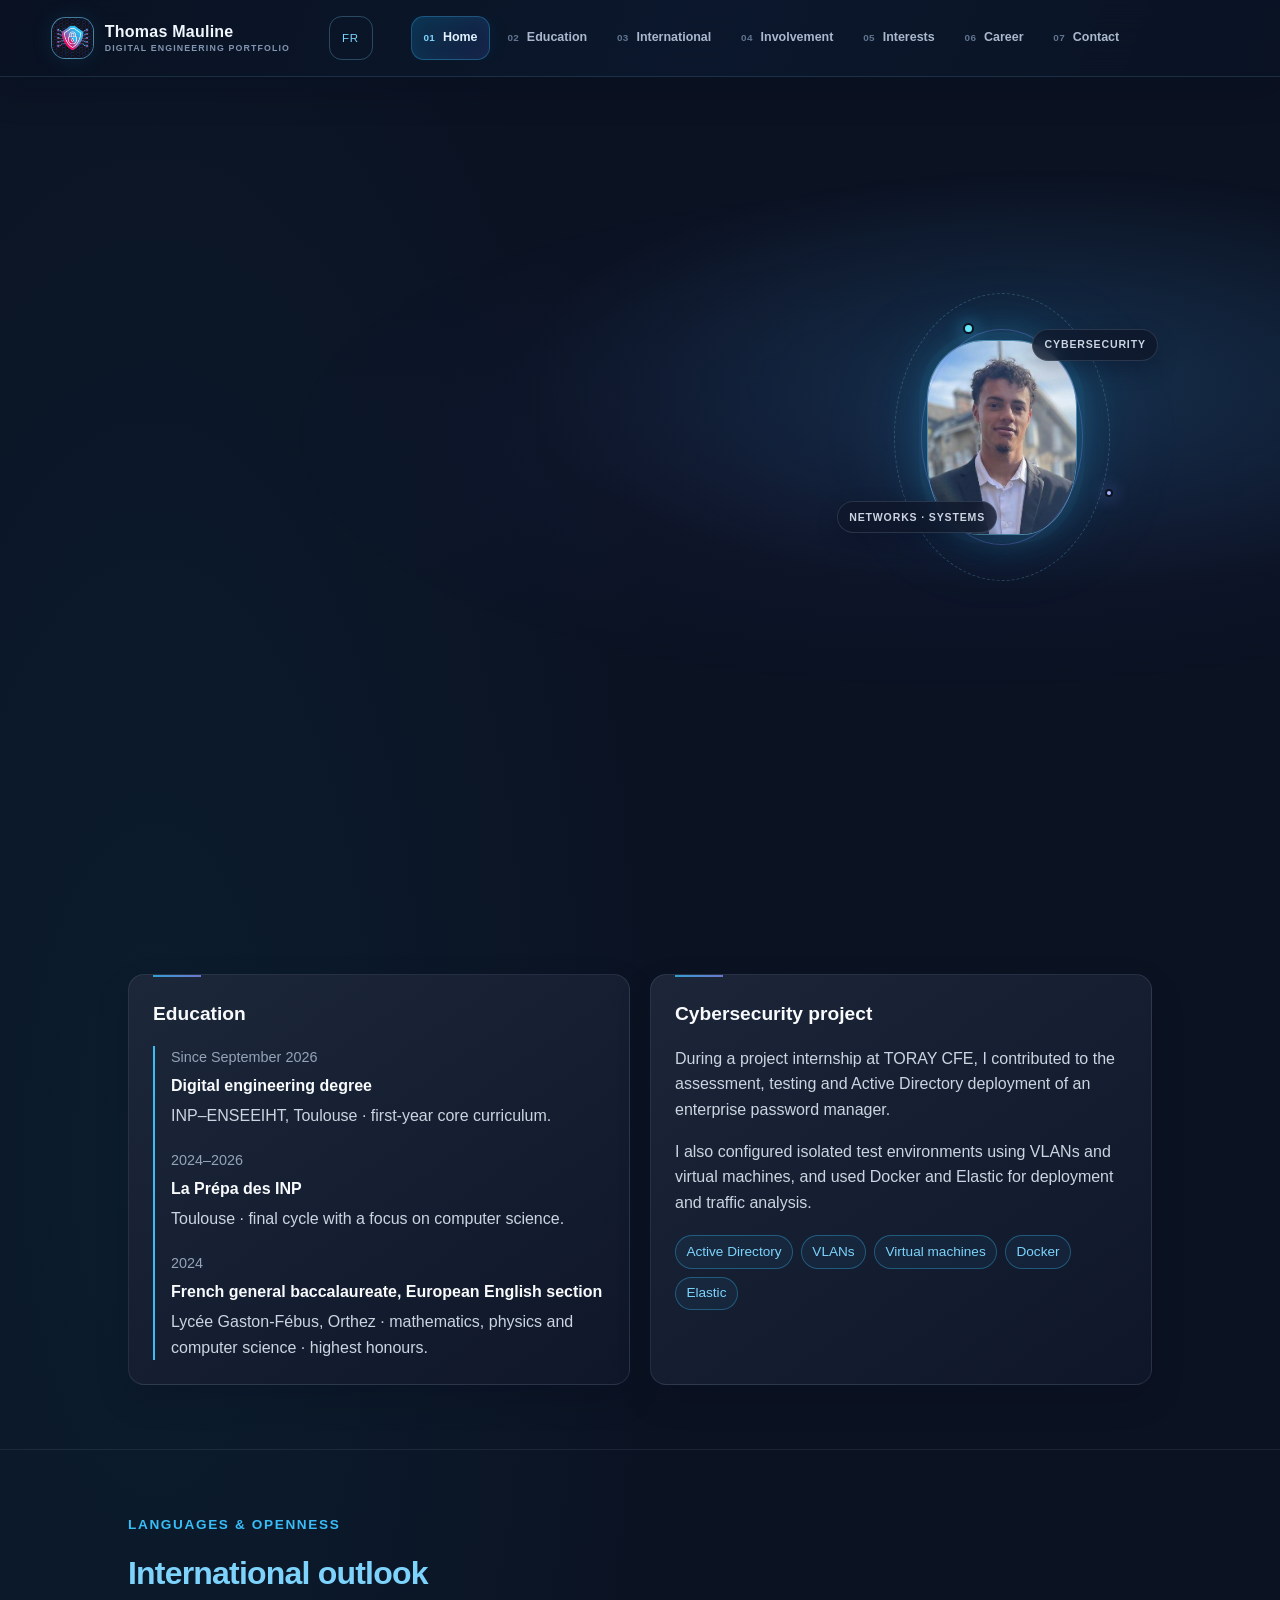
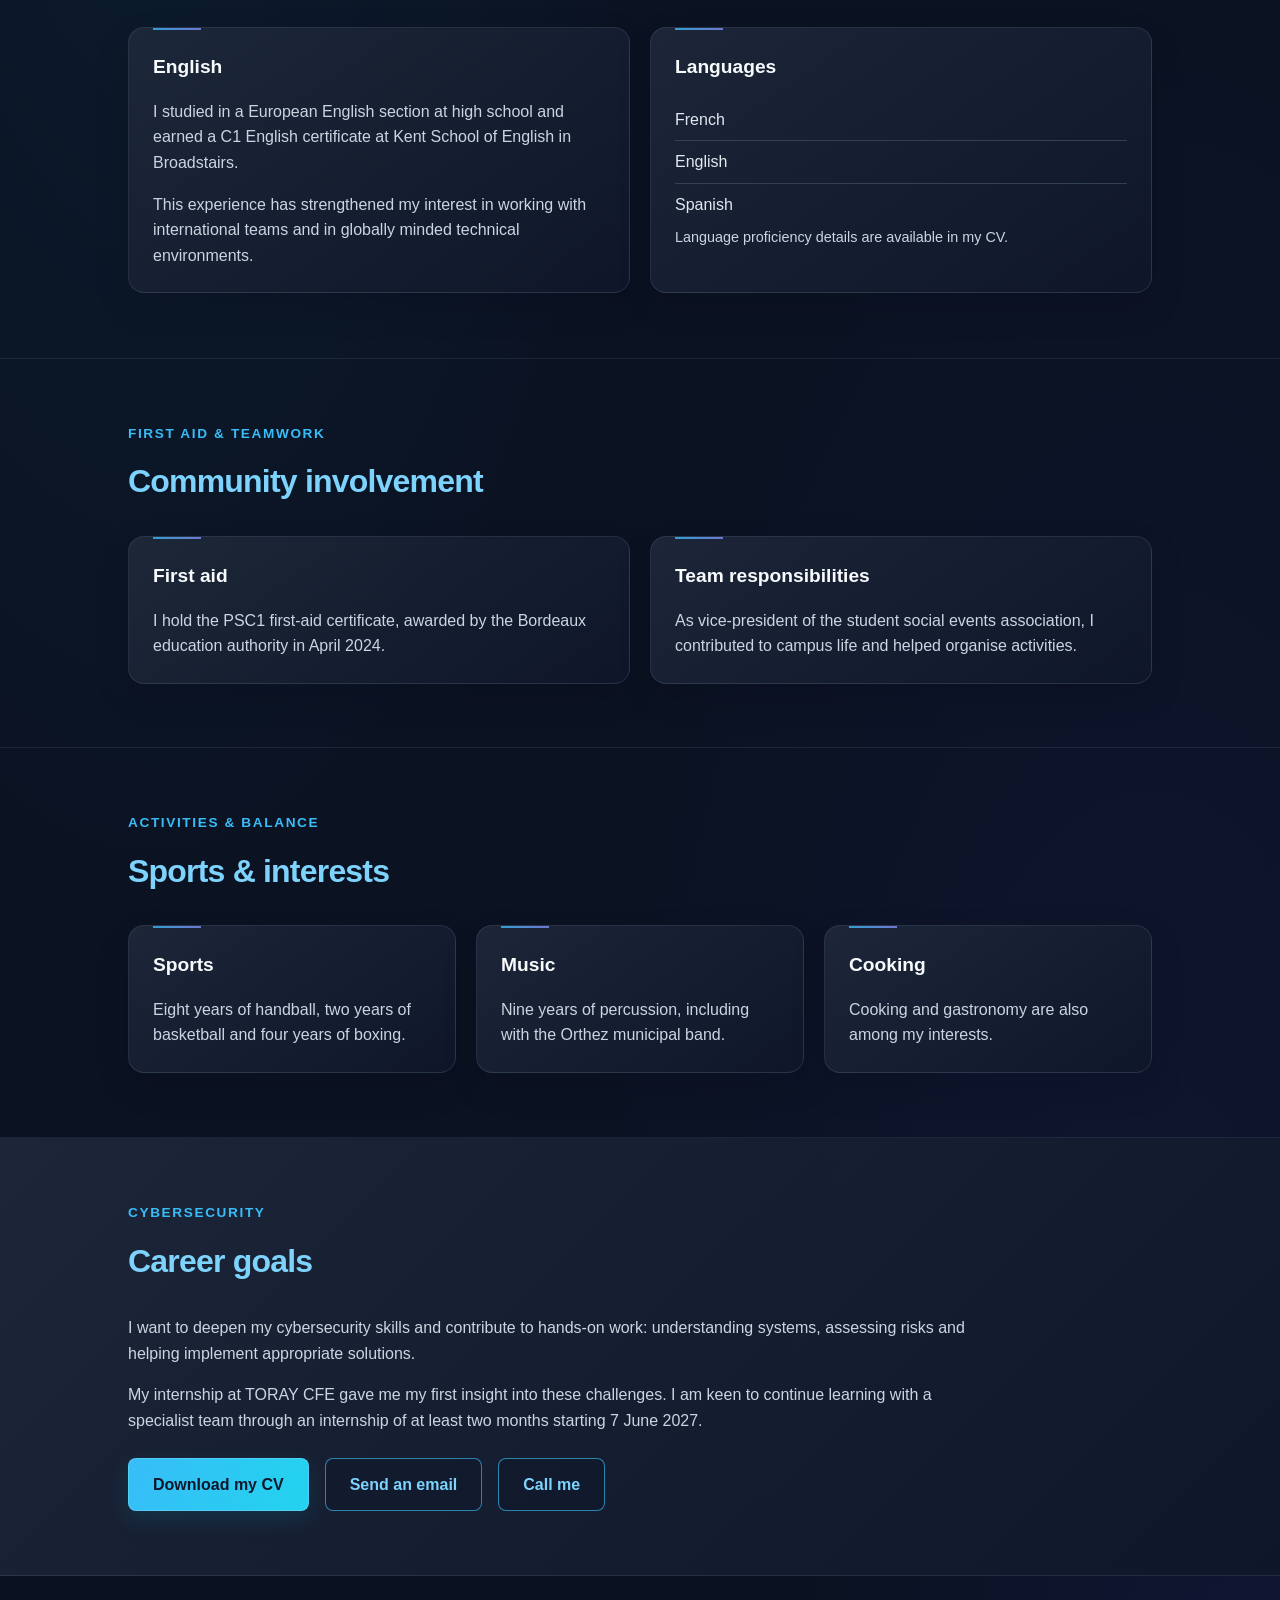
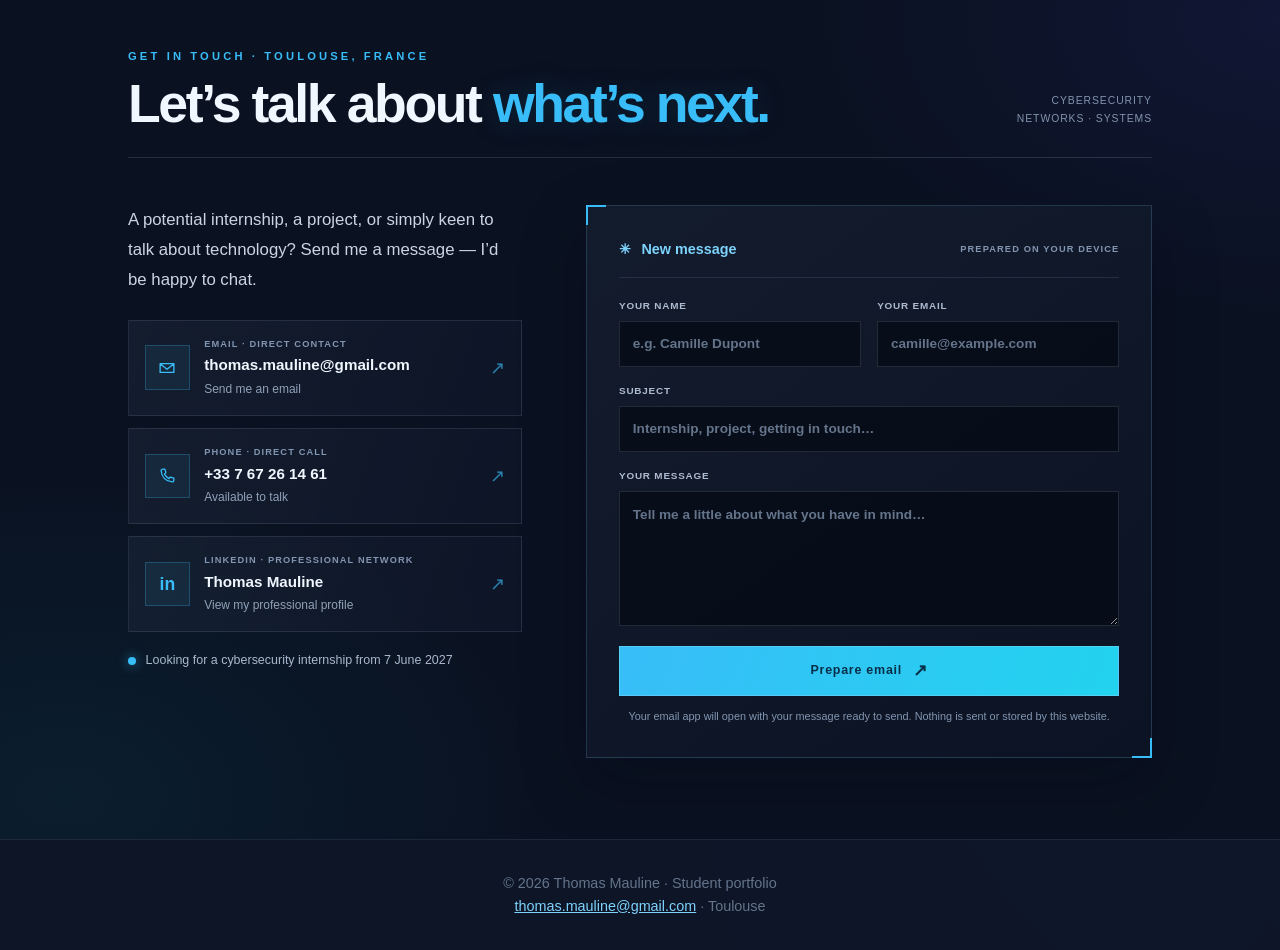
==== eng/index.html @ e98b7780 "Grosses modif, version eng, animation du fond 01, bouton changement de langue." ====
<!DOCTYPE html>
<html lang="en">
<head>
    <meta charset="UTF-8">
    <meta name="viewport" content="width=device-width, initial-scale=1.0">
    <meta name="description" content="Portfolio of Thomas Mauline, digital engineering student at ENSEEIHT, passionate about cybersecurity.">
    <title>Thomas Mauline | Portfolio</title>
    <link rel="icon" href="../img/icon.png?v=2" type="image/png">
    <link rel="stylesheet" href="../css/style.css">
</head>
<body>
    <canvas class="binary-background" aria-hidden="true"></canvas>
    <header class="site-header">
        <nav class="site-nav" aria-label="Main navigation">
            <a class="logo" href="#welcome">
                <img class="logo-mark" src="../img/icon.png" alt="" draggable="false">
                <span class="logo-copy">
                    <span class="logo-name">Thomas Mauline</span>
                    <span class="logo-caption">DIGITAL ENGINEERING PORTFOLIO</span>
                </span>
            </a>
            <a class="language-switch" href="../fr/index.html" lang="fr" hreflang="fr" aria-label="Passer en français">FR</a>
            <button class="nav-toggle" type="button" aria-label="Open menu" aria-controls="primary-navigation" aria-expanded="false">
                <span></span>
                <span></span>
                <span></span>
            </button>
            <div class="nav-window" id="primary-navigation">
                <ul class="nav-links">
                    <li><a href="#welcome" aria-label="Home"><span class="nav-index" aria-hidden="true">01</span><span class="nav-label">Home</span></a></li>
                    <li><a href="#engineering" aria-label="Engineering background"><span class="nav-index" aria-hidden="true">02</span><span class="nav-label">Education</span></a></li>
                    <li><a href="#mobility" aria-label="International experience"><span class="nav-index" aria-hidden="true">03</span><span class="nav-label">International</span></a></li>
                    <li><a href="#civic" aria-label="Community involvement"><span class="nav-index" aria-hidden="true">04</span><span class="nav-label">Involvement</span></a></li>
                    <li><a href="#sport" aria-label="Sports and interests"><span class="nav-index" aria-hidden="true">05</span><span class="nav-label">Interests</span></a></li>
                    <li><a href="#career" aria-label="Career goals"><span class="nav-index" aria-hidden="true">06</span><span class="nav-label">Career</span></a></li>
                    <li><a href="#contact" aria-label="Contact me"><span class="nav-index" aria-hidden="true">07</span><span class="nav-label">Contact</span></a></li>
                </ul>
            </div>
        </nav>
    </header>

    <main>
        <section id="welcome" class="hero">
            <div class="hero-content">
                <p class="eyebrow">Portfolio · Toulouse</p>
                <div class="hero-mobile-visual" aria-hidden="true">
                    <div class="orbit orbit-outer"></div>
                    <div class="orbit orbit-inner"></div>
                    <img class="hero-photo" src="../img/photo.jpg" alt="" draggable="false">
                    <span class="orbit-node node-top"></span>
                    <span class="orbit-node node-side"></span>
                    <span class="hero-chip chip-security">CYBERSECURITY</span>
                    <span class="hero-chip chip-network">NETWORKS · SYSTEMS</span>
                </div>
                <h1>Hello, I’m <span>Thomas Mauline</span></h1>
                <h2>Digital engineering student at ENSEEIHT, passionate about cybersecurity.</h2>
                <p>I enjoy understanding systems, analysing problems and turning ideas into practical solutions. Explore my background, experience and interests.</p>
                <div class="cta-buttons">
                    <a href="../docs/CV_Eng_Thomas_Mauline.pdf" class="btn" target="_blank" rel="noopener">View my CV</a>
                    <a href="mailto:thomas.mauline@gmail.com" class="btn btn-outline">Get in touch</a>
                    <a href="https://www.linkedin.com/in/thomas-mauline-6829ba294" class="btn btn-outline" target="_blank" rel="noopener noreferrer">LinkedIn</a>
                </div>
                <p class="availability">Looking for a cybersecurity internship of at least two months, starting 7 June 2027.</p>
            </div>
            <div class="hero-visual" aria-hidden="true">
                <div class="orbit orbit-outer"></div>
                <div class="orbit orbit-inner"></div>
                <img class="hero-photo" src="../img/photo.jpg" alt="Portrait of Thomas Mauline" draggable="false">
                <span class="orbit-node node-top"></span>
                <span class="orbit-node node-side"></span>
                <span class="hero-chip chip-security">CYBERSECURITY</span>
                <span class="hero-chip chip-network">NETWORKS · SYSTEMS</span>
            </div>
        </section>

        <section id="engineering" class="content-section">
            <p class="eyebrow">Education & experience</p>
            <h2>Engineering background</h2>
            <div class="card-grid">
                <article class="info-card">
                    <h3>Education</h3>
                    <ul class="timeline">
                        <li>
                            <span class="date">Since September 2026</span>
                            <strong>Digital engineering degree</strong>
                            <p>INP–ENSEEIHT, Toulouse · first-year core curriculum.</p>
                        </li>
                        <li>
                            <span class="date">2024–2026</span>
                            <strong>La Prépa des INP</strong>
                            <p>Toulouse · final cycle with a focus on computer science.</p>
                        </li>
                        <li>
                            <span class="date">2024</span>
                            <strong>French general baccalaureate, European English section</strong>
                            <p>Lycée Gaston-Fébus, Orthez · mathematics, physics and computer science · highest honours.</p>
                        </li>
                    </ul>
                </article>
                <article class="info-card">
                    <h3>Cybersecurity project</h3>
                    <p>During a project internship at TORAY CFE, I contributed to the assessment, testing and Active Directory deployment of an enterprise password manager.</p>
                    <p>I also configured isolated test environments using VLANs and virtual machines, and used Docker and Elastic for deployment and traffic analysis.</p>
                    <p class="tag-list"><span>Active Directory</span><span>VLANs</span><span>Virtual machines</span><span>Docker</span><span>Elastic</span></p>
                </article>
            </div>
        </section>

        <section id="mobility" class="content-section">
            <p class="eyebrow">Languages & openness</p>
            <h2>International outlook</h2>
            <div class="card-grid">
                <article class="info-card">
                    <h3>English</h3>
                    <p>I studied in a European English section at high school and earned a C1 English certificate at Kent School of English in Broadstairs.</p>
                    <p>This experience has strengthened my interest in working with international teams and in globally minded technical environments.</p>
                </article>
                <article class="info-card">
                    <h3>Languages</h3>
                    <ul class="plain-list">
                        <li>French</li>
                        <li>English</li>
                        <li>Spanish</li>
                    </ul>
                    <p class="muted">Language proficiency details are available in my CV.</p>
                </article>
            </div>
        </section>

        <section id="civic" class="content-section">
            <p class="eyebrow">First aid & teamwork</p>
            <h2>Community involvement</h2>
            <div class="card-grid">
                <article class="info-card">
                    <h3>First aid</h3>
                    <p>I hold the PSC1 first-aid certificate, awarded by the Bordeaux education authority in April 2024.</p>
                </article>
                <article class="info-card">
                    <h3>Team responsibilities</h3>
                    <p>As vice-president of the student social events association, I contributed to campus life and helped organise activities.</p>
                </article>
            </div>
        </section>

        <section id="sport" class="content-section">
            <p class="eyebrow">Activities & balance</p>
            <h2>Sports & interests</h2>
            <div class="card-grid interests-grid">
                <article class="info-card">
                    <h3>Sports</h3>
                    <p>Eight years of handball, two years of basketball and four years of boxing.</p>
                </article>
                <article class="info-card">
                    <h3>Music</h3>
                    <p>Nine years of percussion, including with the Orthez municipal band.</p>
                </article>
                <article class="info-card">
                    <h3>Cooking</h3>
                    <p>Cooking and gastronomy are also among my interests.</p>
                </article>
            </div>
        </section>

        <section id="career" class="content-section career-section">
            <p class="eyebrow">Cybersecurity</p>
            <h2>Career goals</h2>
            <div class="career-copy">
                <p>I want to deepen my cybersecurity skills and contribute to hands-on work: understanding systems, assessing risks and helping implement appropriate solutions.</p>
                <p>My internship at TORAY CFE gave me my first insight into these challenges. I am keen to continue learning with a specialist team through an internship of at least two months starting 7 June 2027.</p>
            </div>
            <div class="cta-buttons">
                <a href="../docs/CV_Eng_Thomas_Mauline.pdf" class="btn" target="_blank" rel="noopener">Download my CV</a>
                <a href="mailto:thomas.mauline@gmail.com?subject=Contact%20-%20Thomas%20Mauline" class="btn btn-outline">Send an email</a>
                <a href="tel:+33767261461" class="btn btn-outline">Call me</a>
            </div>
        </section>

        <section id="contact" class="contact-section" aria-labelledby="contact-title">
            <div class="contact-heading">
                <div>
                    <p class="eyebrow">Get in touch · Toulouse, France</p>
                    <h2 id="contact-title">Let’s talk about <span>what’s next.</span></h2>
                </div>
                <p class="contact-heading-note">CYBERSECURITY<br>NETWORKS · SYSTEMS</p>
            </div>

            <div class="contact-layout">
                <div class="contact-intro">
                    <p>A potential internship, a project, or simply keen to talk about technology? Send me a message — I’d be happy to chat.</p>
                    <div class="contact-details">
                        <a class="contact-card" href="mailto:thomas.mauline@gmail.com">
                            <span class="contact-icon" aria-hidden="true">
                                <svg viewBox="0 0 24 24" fill="none"><path d="M3.75 6.75h16.5v10.5H3.75zM4.5 7.5l7.5 6 7.5-6" stroke="currentColor" stroke-width="1.6" stroke-linecap="round" stroke-linejoin="round"/></svg>
                            </span>
                            <span class="contact-card-copy">
                                <span class="contact-card-label">EMAIL · DIRECT CONTACT</span>
                                <span class="contact-card-value">thomas.mauline@gmail.com</span>
                                <span class="contact-card-hint">Send me an email</span>
                            </span>
                            <span class="contact-arrow" aria-hidden="true">↗</span>
                        </a>
                        <a class="contact-card" href="tel:+33767261461">
                            <span class="contact-icon" aria-hidden="true">
                                <svg viewBox="0 0 24 24" fill="none"><path d="M7.1 3.75h2.4l1.2 4.2-1.8 1.8a15.2 15.2 0 0 0 5.35 5.35l1.8-1.8 4.2 1.2v2.4a2.1 2.1 0 0 1-2.3 2.1C10.7 18.35 5.65 13.3 5 6.05a2.1 2.1 0 0 1 2.1-2.3Z" stroke="currentColor" stroke-width="1.6" stroke-linecap="round" stroke-linejoin="round"/></svg>
                            </span>
                            <span class="contact-card-copy">
                                <span class="contact-card-label">PHONE · DIRECT CALL</span>
                                <span class="contact-card-value">+33 7 67 26 14 61</span>
                                <span class="contact-card-hint">Available to talk</span>
                            </span>
                            <span class="contact-arrow" aria-hidden="true">↗</span>
                        </a>
                        <a class="contact-card" href="https://www.linkedin.com/in/thomas-mauline-6829ba294" target="_blank" rel="noopener noreferrer">
                            <span class="contact-icon contact-icon-text" aria-hidden="true">in</span>
                            <span class="contact-card-copy">
                                <span class="contact-card-label">LINKEDIN · PROFESSIONAL NETWORK</span>
                                <span class="contact-card-value">Thomas Mauline</span>
                                <span class="contact-card-hint">View my professional profile</span>
                            </span>
                            <span class="contact-arrow" aria-hidden="true">↗</span>
                        </a>
                    </div>
                    <p class="contact-availability"><span aria-hidden="true"></span> Looking for a cybersecurity internship from 7 June 2027</p>
                </div>

                <form class="contact-form" id="contact-form">
                    <div class="contact-form-header">
                        <h3><span aria-hidden="true">✳</span> New message</h3>
                        <span>PREPARED ON YOUR DEVICE</span>
                    </div>
                    <div class="contact-form-fields">
                        <label>
                            <span>YOUR NAME</span>
                            <input type="text" name="name" autocomplete="name" placeholder="e.g. Camille Dupont" required>
                        </label>
                        <label>
                            <span>YOUR EMAIL</span>
                            <input type="email" name="email" autocomplete="email" placeholder="camille@example.com" required>
                        </label>
                        <label class="contact-field-wide">
                            <span>SUBJECT</span>
                            <input type="text" name="subject" placeholder="Internship, project, getting in touch…" required>
                        </label>
                        <label class="contact-field-wide">
                            <span>YOUR MESSAGE</span>
                            <textarea name="message" rows="5" placeholder="Tell me a little about what you have in mind…" required></textarea>
                        </label>
                    </div>
                    <button class="contact-submit" type="submit">Prepare email <span aria-hidden="true">↗</span></button>
                    <p class="contact-form-note" id="contact-form-note" role="status">Your email app will open with your message ready to send. Nothing is sent or stored by this website.</p>
                </form>
            </div>
        </section>
    </main>

    <footer>
        <p>© 2026 Thomas Mauline · Student portfolio</p>
        <p><a href="mailto:thomas.mauline@gmail.com">thomas.mauline@gmail.com</a> · Toulouse</p>
    </footer>
    <div class="cursor-effects" aria-hidden="true">
        <div class="cursor-solar">
            <span class="solar-orbit solar-orbit-one"><span class="solar-planet"></span></span>
            <span class="solar-orbit solar-orbit-two"><span class="solar-planet"></span></span>
            <span class="solar-orbit solar-orbit-three"><span class="solar-planet"></span></span>
            <span class="solar-sun"></span>
        </div>
        <span class="comet-tail"></span>
        <span class="comet-tail"></span>
        <span class="comet-tail"></span>
        <span class="cursor-target-frame"></span>
    </div>
    <script src="../js/script.js" defer></script>
</body>
</html>
---- css/style.css ----
/* Réinitialisation des marges de base */
* {
    margin: 0;
    padding: 0;
    box-sizing: border-box;
    font-family: 'Segoe UI', Tahoma, Geneva, Verdana, sans-serif;
}

/* Couleurs principales (Thème Tech / Sombre) */
body {
    background-color: #0b1222;
    background-image:
        radial-gradient(ellipse at 12% 28%, rgba(14, 116, 144, 0.11), transparent 34rem),
        radial-gradient(ellipse at 90% 78%, rgba(79, 70, 229, 0.08), transparent 36rem);
    color: #e2e8f0;
    line-height: 1.6;
    cursor: auto;
}

.binary-background {
    position: fixed;
    inset: 0;
    z-index: 0;
    width: 100%;
    height: 100%;
    pointer-events: none;
}

main,
footer {
    position: relative;
    z-index: 1;
}

img {
    -webkit-user-drag: none;
    user-select: none;
}

html {
    scroll-behavior: smooth;
    scroll-padding-top: 7rem;
}

@media (hover: hover) and (pointer: fine) and (prefers-reduced-motion: no-preference) {
    body,
    a,
    button,
    input[type="button"],
    input[type="submit"],
    [role="button"] {
        cursor: none;
    }

    input,
    textarea {
        cursor: text;
    }
}

/* --- NAVIGATION --- */
.site-header {
    padding: 0.75rem clamp(1rem, 4vw, 3.5rem);
    position: sticky;
    top: 0;
    z-index: 1000;
    border-bottom: 1px solid rgba(125, 211, 252, 0.14);
    background:
        linear-gradient(110deg, rgba(9, 18, 34, 0.96), rgba(12, 24, 45, 0.91) 55%, rgba(10, 19, 36, 0.96));
    box-shadow: 0 12px 36px rgba(2, 8, 23, 0.22);
    backdrop-filter: blur(18px);
    -webkit-backdrop-filter: blur(18px);
    transition: transform 0.35s cubic-bezier(0.2, 0.7, 0.2, 1);
}

.site-header.is-hidden {
    transform: translateY(-110%);
}

.nav-toggle {
    display: none;
    width: 2.75rem;
    height: 2.75rem;
    flex: 0 0 auto;
    flex-direction: column;
    justify-content: center;
    align-items: center;
    gap: 5px;
    border: 1px solid rgba(125, 211, 252, 0.28);
    border-radius: 0.85rem;
    background: rgba(56, 189, 248, 0.08);
    color: #dff5ff;
    cursor: pointer;
    transition: background 0.2s ease, border-color 0.2s ease;
}

.nav-toggle:hover,
.nav-toggle:focus-visible {
    border-color: rgba(125, 211, 252, 0.65);
    background: rgba(56, 189, 248, 0.16);
}

.nav-toggle span {
    width: 1.05rem;
    height: 2px;
    border-radius: 2px;
    background: currentColor;
    transition: transform 0.22s ease, opacity 0.22s ease;
}

.is-menu-open .nav-toggle span:first-child {
    transform: translateY(7px) rotate(45deg);
}

.is-menu-open .nav-toggle span:nth-child(2) {
    opacity: 0;
}

.is-menu-open .nav-toggle span:last-child {
    transform: translateY(-7px) rotate(-45deg);
}

.site-nav {
    display: flex;
    justify-content: space-between;
    align-items: center;
    gap: clamp(1rem, 3vw, 2.75rem);
    min-height: 3.25rem;
}

.logo {
    display: inline-flex;
    align-items: center;
    gap: 0.7rem;
    flex: 0 0 auto;
    color: #f1f7ff;
    text-decoration: none;
    white-space: nowrap;
}

.logo-mark {
    display: block;
    width: 2.65rem;
    height: 2.65rem;
    flex: 0 0 auto;
    aspect-ratio: 1;
    overflow: hidden;
    border: 1px solid rgba(125, 211, 252, 0.5);
    border-radius: 0.9rem;
    background:
        radial-gradient(circle at 28% 20%, rgba(125, 211, 252, 0.3), transparent 55%),
        rgba(14, 165, 233, 0.1);
    box-shadow: inset 0 0 18px rgba(56, 189, 248, 0.08), 0 0 22px rgba(56, 189, 248, 0.1);
    object-fit: cover;
    object-position: center 32%;
}

.logo-copy {
    display: grid;
    gap: 0.08rem;
    line-height: 1.2;
}

.logo-name {
    font-size: 1rem;
    font-weight: 700;
    letter-spacing: 0.015em;
}

.logo-caption {
    color: #8295b1;
    font-size: 0.55rem;
    font-weight: 700;
    letter-spacing: 0.13em;
}

.logo:hover {
    color: #7dd3fc;
}

.nav-links {
    list-style: none;
    display: flex;
    flex-wrap: nowrap;
    align-items: center;
    gap: 0.3rem;
    width: max-content;
    min-width: 100%;
}

.nav-window {
    flex: 1 1 auto;
    min-width: 0;
    overflow-x: auto;
    scrollbar-width: none;
    overscroll-behavior-x: contain;
    scroll-behavior: smooth;
    mask-image: linear-gradient(90deg, #000 0%, #000 94%, transparent);
    -webkit-mask-image: linear-gradient(90deg, #000 0%, #000 94%, transparent);
}

.nav-window::-webkit-scrollbar {
    display: none;
}

.nav-links a {
    position: relative;
    display: inline-flex;
    align-items: center;
    gap: 0.48rem;
    min-height: 2.75rem;
    padding: 0.45rem 0.72rem;
    border: 1px solid transparent;
    border-radius: 0.8rem;
    color: #aab8cd;
    text-decoration: none;
    font-size: 0.78rem;
    font-weight: 600;
    white-space: nowrap;
    transition: color 0.22s ease, background 0.22s ease, border-color 0.22s ease, box-shadow 0.22s ease;
}

.nav-index {
    color: #60748f;
    font-size: 0.62rem;
    font-variant-numeric: tabular-nums;
    letter-spacing: 0.04em;
    transition: color 0.22s ease;
}

.nav-links a:hover,
.nav-links a:focus-visible {
    border-color: rgba(125, 211, 252, 0.23);
    background: rgba(56, 189, 248, 0.07);
    color: #e0f2fe;
}

.nav-links a[aria-current="location"] {
    border-color: rgba(56, 189, 248, 0.32);
    background: linear-gradient(135deg, rgba(14, 165, 233, 0.2), rgba(99, 102, 241, 0.13));
    box-shadow: inset 0 0 18px rgba(56, 189, 248, 0.06), 0 0 20px rgba(14, 165, 233, 0.08);
    color: #e0f2fe;
}

.nav-links a[aria-current="location"] .nav-index {
    color: #7dd3fc;
}

.language-switch {
    display: inline-flex;
    flex: 0 0 auto;
    align-items: center;
    justify-content: center;
    min-width: 2.75rem;
    min-height: 2.75rem;
    padding: 0.45rem 0.72rem;
    border: 1px solid rgba(125, 211, 252, 0.28);
    border-radius: 0.8rem;
    color: #7dd3fc;
    font-size: 0.72rem;
    letter-spacing: 0.08em;
    text-decoration: none;
    transition: color 0.22s ease, background 0.22s ease, border-color 0.22s ease;
}

.language-switch:hover,
.language-switch:focus-visible {
    border-color: rgba(125, 211, 252, 0.65);
    background: rgba(56, 189, 248, 0.12);
    color: #e0f2fe;
}

/* --- SECTION ACCUEIL (HERO) --- */
.hero {
    display: flex;
    justify-content: space-between;
    align-items: center;
    padding: 5rem 10%;
    min-height: 80vh;
    background:
        radial-gradient(ellipse at 82% 42%, rgba(56, 189, 248, 0.15), transparent 36%),
        radial-gradient(ellipse at 75% 50%, rgba(99, 102, 241, 0.08), transparent 50%);
}

.hero-content {
    max-width: 780px;
    position: relative;
    z-index: 1;
}

.hero-mobile-visual {
    display: none;
}

.hero-visual {
    position: relative;
    display: grid;
    flex: 0 0 300px;
    width: 300px;
    height: 300px;
    margin-left: 2rem;
    place-items: center;
    isolation: isolate;
}

.hero-visual::before {
    position: absolute;
    inset: 22%;
    border-radius: 50%;
    background: rgba(56, 189, 248, 0.14);
    content: "";
    filter: blur(48px);
    z-index: -1;
}

.orbit {
    position: absolute;
    border: 1px solid rgba(125, 211, 252, 0.24);
    border-radius: 50%;
}

.orbit-outer {
    inset: 2% 14%;
    border-style: dashed;
    animation: orbit-turn 46s linear infinite;
}

.orbit-inner {
    inset: 14% 23%;
    border-color: rgba(129, 140, 248, 0.32);
    box-shadow: inset 0 0 35px rgba(56, 189, 248, 0.06), 0 0 35px rgba(56, 189, 248, 0.06);
    animation: orbit-pulse 5s ease-in-out infinite;
}

.hero-photo {
    display: block;
    width: 150px;
    height: 195px;
    border: 1px solid rgba(125, 211, 252, 0.55);
    border-radius: 38% 42% 36% 34% / 30% 34% 40% 38%;
    object-fit: cover;
    box-shadow: 0 0 50px rgba(56, 189, 248, 0.2), 0 0 0 8px rgba(56, 189, 248, 0.04);
    animation: monogram-float 6s ease-in-out infinite;
}

.orbit-node {
    position: absolute;
    width: 11px;
    height: 11px;
    border: 2px solid #0b1222;
    border-radius: 50%;
    background: #67e8f9;
    box-shadow: 0 0 18px rgba(56, 189, 248, 0.8);
}

.node-top {
    top: 12%;
    left: 37%;
}

.node-side {
    right: 13%;
    bottom: 30%;
    width: 8px;
    height: 8px;
    background: #a5b4fc;
    box-shadow: 0 0 16px rgba(129, 140, 248, 0.8);
}

.hero-chip {
    position: absolute;
    padding: 0.4rem 0.7rem;
    border: 1px solid rgba(148, 163, 184, 0.2);
    border-radius: 999px;
    background: rgba(15, 23, 42, 0.78);
    color: #cbd5e1;
    font-size: 0.66rem;
    font-weight: 700;
    letter-spacing: 0.08em;
    box-shadow: 0 8px 22px rgba(2, 6, 23, 0.24);
    backdrop-filter: blur(8px);
}

.chip-security {
    top: 14%;
    right: -2%;
}

.chip-network {
    bottom: 18%;
    left: -5%;
}

@keyframes orbit-turn {
    to {
        transform: rotate(360deg);
    }
}

@keyframes orbit-pulse {
    50% {
        transform: scale(1.045);
        opacity: 0.75;
    }
}

@keyframes monogram-float {
    50% {
        transform: translateY(-7px) rotate(2deg);
    }
}

.eyebrow {
    margin-bottom: 0.75rem;
    color: #38bdf8;
    font-size: 0.85rem;
    font-weight: 700;
    letter-spacing: 0.12em;
    text-transform: uppercase;
}

.hero-content h1 {
    font-size: 3rem;
    line-height: 1.15;
    margin-bottom: 0.5rem;
    letter-spacing: -0.04em;
}

.hero-content span {
    color: #38bdf8;
    text-shadow: 0 0 35px rgba(56, 189, 248, 0.2);
}

.hero-content h2 {
    font-size: 1.5rem;
    color: #94a3b8;
    margin-bottom: 1.5rem;
    font-weight: 400;
}

.hero-content p {
    font-size: 1.1rem;
    margin-bottom: 2rem;
    color: #cbd5e1;
}

.hero-content .availability {
    margin: 1.5rem 0 0;
    color: #94a3b8;
    font-size: 0.95rem;
}

/* --- BOUTONS --- */
.cta-buttons {
    display: flex;
    gap: 1rem;
}

.btn {
    padding: 0.8rem 1.5rem;
    background: linear-gradient(115deg, #38bdf8, #22d3ee);
    color: #0f172a;
    text-decoration: none;
    border: 1px solid rgba(125, 211, 252, 0.5);
    border-radius: 8px;
    font-weight: bold;
    box-shadow: 0 8px 22px rgba(8, 145, 178, 0.16);
    transition: transform 0.25s ease, box-shadow 0.25s ease, background 0.25s ease;
}

.btn:hover {
    background: linear-gradient(115deg, #7dd3fc, #67e8f9);
    color: #082f49;
    box-shadow: 0 12px 30px rgba(8, 145, 178, 0.28);
    transform: translateY(-2px);
}

.btn.btn-outline {
    background: rgba(15, 23, 42, 0.5);
    border: 1px solid rgba(56, 189, 248, 0.65);
    color: #7dd3fc;
    box-shadow: none;
}

.btn.btn-outline:hover {
    background: rgba(56, 189, 248, 0.12);
    color: #7dd3fc;
    box-shadow: 0 8px 24px rgba(56, 189, 248, 0.12);
}

/* --- IMAGE DE PROFIL --- */
.hero-image img {
    border-radius: 50%;
    width: 250px;
    height: 250px;
    object-fit: cover;
    border: 4px solid #334155;
    box-shadow: 0 0 20px rgba(56, 189, 248, 0.2);
}

/* --- SECTIONS DE CONTENU --- */
.content-section {
    padding: 4rem 10%;
    border-bottom: 1px solid rgba(148, 163, 184, 0.12);
    scroll-margin-top: 7rem;
}

.content-section h2 {
    color: #7dd3fc;
    margin-bottom: 1.75rem;
    font-size: 2rem;
    letter-spacing: -0.025em;
}

.card-grid {
    display: grid;
    grid-template-columns: repeat(2, minmax(0, 1fr));
    gap: 1.25rem;
}

.interests-grid {
    grid-template-columns: repeat(3, minmax(0, 1fr));
}

.info-card {
    position: relative;
    overflow: hidden;
    padding: 1.5rem;
    border: 1px solid rgba(148, 163, 184, 0.16);
    border-radius: 16px;
    background: linear-gradient(145deg, rgba(30, 41, 59, 0.9), rgba(15, 23, 42, 0.9));
    box-shadow: 0 14px 35px rgba(2, 6, 23, 0.14);
    transition: transform 0.3s ease, border-color 0.3s ease, box-shadow 0.3s ease;
}

.info-card::before {
    position: absolute;
    top: 0;
    left: 1.5rem;
    width: 3rem;
    height: 2px;
    background: linear-gradient(90deg, #38bdf8, #818cf8);
    content: "";
    opacity: 0.8;
}

.info-card:hover {
    border-color: rgba(56, 189, 248, 0.4);
    box-shadow: 0 20px 44px rgba(2, 6, 23, 0.3), 0 0 24px rgba(56, 189, 248, 0.06);
    transform: translateY(-5px);
}

.info-card h3 {
    margin-bottom: 1rem;
    color: #f8fafc;
    font-size: 1.2rem;
}

.info-card p {
    margin-bottom: 1rem;
    color: #cbd5e1;
}

.info-card p:last-child {
    margin-bottom: 0;
}

.timeline,
.plain-list {
    list-style: none;
}

.timeline li {
    padding: 0 0 1.25rem 1rem;
    border-left: 2px solid #38bdf8;
}

.timeline li:last-child {
    padding-bottom: 0;
}

.timeline strong {
    display: block;
    color: #f8fafc;
}

.timeline p {
    margin: 0.3rem 0 0;
}

.date,
.muted {
    color: #94a3b8;
    font-size: 0.9rem;
}

.date {
    display: block;
    margin-bottom: 0.25rem;
}

.plain-list li {
    padding: 0.5rem 0;
    border-bottom: 1px solid #334155;
}

.plain-list li:last-child {
    border-bottom: 0;
}

.tag-list {
    display: flex;
    flex-wrap: wrap;
    gap: 0.5rem;
    margin-top: 1.25rem;
}

.tag-list span {
    padding: 0.3rem 0.65rem;
    border: 1px solid rgba(56, 189, 248, 0.35);
    border-radius: 999px;
    color: #7dd3fc;
    font-size: 0.85rem;
    background: rgba(56, 189, 248, 0.06);
    transition: background 0.2s ease, border-color 0.2s ease;
}

.tag-list span:hover {
    border-color: rgba(56, 189, 248, 0.7);
    background: rgba(56, 189, 248, 0.13);
}

.career-section {
    background: linear-gradient(135deg, rgba(30, 41, 59, 0.9), rgba(15, 23, 42, 0.9));
}

.career-copy {
    max-width: 850px;
    margin-bottom: 1.5rem;
    color: #cbd5e1;
}

.career-copy p + p {
    margin-top: 1rem;
}

.career-section .cta-buttons {
    flex-wrap: wrap;
}

/* --- CONTACT FINAL --- */
.contact-section {
    position: relative;
    overflow: hidden;
    padding: 4.5rem 10% 5rem;
    scroll-margin-top: 7rem;
    background:
        radial-gradient(ellipse at 5% 95%, rgba(14, 116, 144, 0.13), transparent 32rem),
        radial-gradient(ellipse at 100% 5%, rgba(79, 70, 229, 0.1), transparent 30rem),
        #0a1120;
}

.contact-heading {
    display: flex;
    justify-content: space-between;
    align-items: end;
    gap: 2rem;
    padding-bottom: 1.5rem;
    border-bottom: 1px solid rgba(148, 163, 184, 0.2);
}

.contact-heading .eyebrow {
    margin-bottom: 0.55rem;
    font-size: 0.7rem;
    letter-spacing: 0.28em;
}

.contact-heading h2 {
    margin: 0;
    color: #f1f7ff;
    font-size: clamp(2rem, 4.2vw, 3.35rem);
    line-height: 1.08;
    letter-spacing: -0.045em;
}

.contact-heading h2 span {
    color: #38bdf8;
    text-shadow: 0 0 32px rgba(56, 189, 248, 0.18);
}

.contact-heading-note {
    padding-bottom: 0.3rem;
    color: #8193ad;
    font-size: 0.65rem;
    line-height: 1.7;
    letter-spacing: 0.09em;
    text-align: right;
}

.contact-layout {
    display: grid;
    grid-template-columns: minmax(0, 0.82fr) minmax(0, 1.18fr);
    align-items: start;
    gap: clamp(2rem, 5vw, 4rem);
    padding-top: 3rem;
}

.contact-intro > p:first-child {
    max-width: 32rem;
    margin-bottom: 1.5rem;
    color: #cbd5e1;
    font-size: 1.05rem;
    line-height: 1.8;
}

.contact-details {
    display: grid;
    gap: 0.75rem;
}

.contact-card {
    display: flex;
    align-items: center;
    gap: 0.9rem;
    min-width: 0;
    padding: 1rem;
    border: 1px solid rgba(148, 163, 184, 0.16);
    background: linear-gradient(110deg, rgba(30, 41, 59, 0.52), rgba(15, 23, 42, 0.68));
    color: inherit;
    text-decoration: none;
    transition: transform 0.22s ease, border-color 0.22s ease, background 0.22s ease;
}

.contact-card:hover {
    transform: translateX(4px);
    border-color: rgba(56, 189, 248, 0.45);
    background: linear-gradient(110deg, rgba(30, 58, 82, 0.68), rgba(15, 23, 42, 0.78));
}

.contact-icon {
    display: grid;
    width: 2.8rem;
    height: 2.8rem;
    flex: 0 0 auto;
    place-items: center;
    border: 1px solid rgba(56, 189, 248, 0.25);
    background: rgba(56, 189, 248, 0.07);
    color: #38bdf8;
}

.contact-icon svg {
    width: 1.25rem;
    height: 1.25rem;
}

.contact-icon-text {
    font-size: 1.1rem;
    font-weight: 800;
}

.contact-card-copy {
    display: grid;
    min-width: 0;
    gap: 0.12rem;
}

.contact-card-label,
.contact-form-header > span {
    color: #8295b1;
    font-size: 0.58rem;
    font-weight: 700;
    letter-spacing: 0.12em;
}

.contact-card-value {
    overflow-wrap: anywhere;
    color: #f1f7ff;
    font-size: 0.95rem;
    font-weight: 700;
}

.contact-card-hint {
    color: #90a1b8;
    font-size: 0.75rem;
}

.contact-arrow {
    margin-left: auto;
    color: #38bdf8;
    font-size: 1.1rem;
    opacity: 0.65;
    transition: transform 0.22s ease, opacity 0.22s ease;
}

.contact-card:hover .contact-arrow {
    transform: translate(2px, -2px);
    opacity: 1;
}

.contact-availability {
    display: flex;
    align-items: flex-start;
    gap: 0.6rem;
    margin-top: 1.2rem;
    color: #aab8cd;
    font-size: 0.78rem;
    line-height: 1.6;
}

.contact-availability span {
    width: 0.5rem;
    height: 0.5rem;
    flex: 0 0 auto;
    margin-top: 0.36rem;
    border-radius: 50%;
    background: #38bdf8;
    box-shadow: 0 0 12px rgba(56, 189, 248, 0.65);
}

.contact-form {
    position: relative;
    padding: clamp(1.1rem, 2.5vw, 2rem);
    border: 1px solid rgba(125, 211, 252, 0.18);
    background: linear-gradient(145deg, rgba(20, 29, 46, 0.94), rgba(12, 20, 36, 0.96));
    box-shadow: 0 24px 60px rgba(2, 8, 23, 0.28);
}

.contact-form::before,
.contact-form::after {
    position: absolute;
    width: 1.15rem;
    height: 1.15rem;
    content: "";
    pointer-events: none;
}

.contact-form::before {
    top: -1px;
    left: -1px;
    border-top: 2px solid #38bdf8;
    border-left: 2px solid #38bdf8;
}

.contact-form::after {
    right: -1px;
    bottom: -1px;
    border-right: 2px solid #38bdf8;
    border-bottom: 2px solid #38bdf8;
}

.contact-form-header {
    display: flex;
    justify-content: space-between;
    align-items: center;
    gap: 1rem;
    padding-bottom: 1rem;
    border-bottom: 1px solid rgba(148, 163, 184, 0.16);
}

.contact-form-header h3 {
    color: #7dd3fc;
    font-size: 0.9rem;
    font-weight: 700;
}

.contact-form-header h3 span {
    margin-right: 0.4rem;
}

.contact-form-header > span {
    text-align: right;
}

.contact-form-fields {
    display: grid;
    grid-template-columns: repeat(2, minmax(0, 1fr));
    gap: 1rem;
    margin: 1.25rem 0;
}

.contact-form-fields label {
    display: grid;
    gap: 0.45rem;
    color: #aebbd0;
    font-size: 0.62rem;
    font-weight: 700;
    letter-spacing: 0.08em;
}

.contact-field-wide {
    grid-column: 1 / -1;
}

.contact-form input,
.contact-form textarea {
    width: 100%;
    border: 1px solid rgba(148, 163, 184, 0.19);
    border-radius: 0;
    outline: none;
    background: rgba(5, 11, 21, 0.78);
    color: #e2e8f0;
    font: inherit;
    font-size: 0.85rem;
    letter-spacing: normal;
    transition: border-color 0.2s ease, box-shadow 0.2s ease;
}

.contact-form input {
    min-height: 2.85rem;
    padding: 0.7rem 0.8rem;
}

.contact-form textarea {
    min-height: 7.5rem;
    padding: 0.75rem 0.8rem;
    resize: vertical;
}

.contact-form input::placeholder,
.contact-form textarea::placeholder {
    color: #64748b;
}

.contact-form input:focus,
.contact-form textarea:focus {
    border-color: rgba(56, 189, 248, 0.7);
    box-shadow: 0 0 0 3px rgba(56, 189, 248, 0.1);
}

.contact-submit {
    display: flex;
    justify-content: center;
    align-items: center;
    gap: 0.7rem;
    width: 100%;
    min-height: 3.1rem;
    border: 1px solid rgba(125, 211, 252, 0.5);
    background: linear-gradient(110deg, #38bdf8, #22d3ee);
    color: #082f49;
    font: inherit;
    font-size: 0.78rem;
    font-weight: 800;
    letter-spacing: 0.06em;
    cursor: pointer;
    transition: box-shadow 0.2s ease, filter 0.2s ease, transform 0.2s ease;
}

.contact-submit:hover {
    filter: brightness(1.08);
    box-shadow: 0 8px 26px rgba(8, 145, 178, 0.25);
    transform: translateY(-1px);
}

.contact-submit span {
    font-size: 1.05rem;
}

.contact-form-note {
    margin-top: 0.75rem;
    color: #8295b1;
    font-size: 0.68rem;
    line-height: 1.6;
    text-align: center;
}

/* --- PIED DE PAGE --- */
footer {
    text-align: center;
    padding: 2rem;
    background: rgba(15, 23, 42, 0.75);
    color: #64748b;
    font-size: 0.9rem;
    border-top: 1px solid rgba(148, 163, 184, 0.12);
}

footer a {
    color: #7dd3fc;
}

.cursor-effects {
    position: fixed;
    inset: 0;
    z-index: 1001;
    overflow: hidden;
    pointer-events: none;
}

.cursor-solar,
.comet-tail {
    position: absolute;
    top: 0;
    left: 0;
    border-radius: 50%;
    opacity: 0;
    pointer-events: none;
    will-change: transform;
}

.cursor-solar {
    width: 58px;
    height: 58px;
    transition: opacity 0.2s ease;
}

.cursor-target-frame {
    position: absolute;
    top: 0;
    left: 0;
    display: block;
    width: 0;
    height: 0;
    border-radius: 3px;
    background:
        linear-gradient(#7dd3fc, #7dd3fc) left top / 11px 1px no-repeat,
        linear-gradient(#7dd3fc, #7dd3fc) left top / 1px 11px no-repeat,
        linear-gradient(#7dd3fc, #7dd3fc) right top / 11px 1px no-repeat,
        linear-gradient(#7dd3fc, #7dd3fc) right top / 1px 11px no-repeat,
        linear-gradient(#7dd3fc, #7dd3fc) left bottom / 11px 1px no-repeat,
        linear-gradient(#7dd3fc, #7dd3fc) left bottom / 1px 11px no-repeat,
        linear-gradient(#7dd3fc, #7dd3fc) right bottom / 11px 1px no-repeat,
        linear-gradient(#7dd3fc, #7dd3fc) right bottom / 1px 11px no-repeat;
    filter: drop-shadow(0 0 3px rgba(56, 189, 248, 0.8));
    opacity: 0;
    pointer-events: none;
    transition: opacity 0.16s ease, transform 0.12s ease, width 0.12s ease, height 0.12s ease;
    will-change: transform, width, height;
}

.solar-sun {
    position: absolute;
    top: 50%;
    left: 50%;
    width: 11px;
    height: 11px;
    border: 1px solid rgba(224, 242, 254, 0.95);
    border-radius: 50%;
    background: #7dd3fc;
    box-shadow: 0 0 8px 3px rgba(56, 189, 248, 0.82), 0 0 20px 7px rgba(56, 189, 248, 0.3);
    transform: translate(-50%, -50%);
}

.solar-orbit {
    position: absolute;
    top: 50%;
    left: 50%;
    display: block;
    border: 1px solid rgba(125, 211, 252, 0.42);
    border-radius: 50%;
    opacity: 0;
    transition: opacity 0.28s ease;
    transform: translate(-50%, -50%) rotate(var(--orbit-angle, 0deg));
}

.solar-orbit-one {
    width: 25px;
    height: 25px;
}

.solar-orbit-two {
    width: 39px;
    height: 39px;
    border-color: rgba(125, 211, 252, 0.28);
}

.solar-orbit-three {
    width: 55px;
    height: 55px;
    border-color: rgba(129, 140, 248, 0.22);
}

.solar-planet {
    position: absolute;
    top: 50%;
    left: 0;
    width: var(--planet-size, 4px);
    height: var(--planet-size, 4px);
    border-radius: var(--planet-shape, 50%);
    background: #bae6fd;
    box-shadow: 0 0 7px rgba(56, 189, 248, 0.9);
    transform: translate(-50%, -50%);
}

.solar-orbit-two .solar-planet {
    background: #a5b4fc;
    box-shadow: 0 0 7px rgba(129, 140, 248, 0.9);
}

.solar-orbit-three .solar-planet {
    width: 3px;
    height: 3px;
    background: #e0f2fe;
}

.cursor-effects.is-visible .cursor-solar {
    opacity: 1;
}

.cursor-effects.is-targeted .cursor-solar,
.cursor-effects.is-targeted .comet-tail {
    opacity: 0;
}

.cursor-effects.is-targeted .cursor-target-frame {
    opacity: 0.95;
}

.cursor-effects.is-idle .solar-orbit {
    opacity: 1;
    animation: solar-orbit-spin 8s linear infinite;
}

.cursor-effects.is-idle .solar-orbit-two {
    animation-duration: 11s;
    animation-direction: reverse;
}

.cursor-effects.is-idle .solar-orbit-three {
    animation-duration: 15s;
}

@keyframes solar-orbit-spin {
    to {
        transform: translate(-50%, -50%) rotate(calc(var(--orbit-angle, 0deg) + 360deg));
    }
}

.comet-tail {
    width: 4px;
    height: 4px;
    background: #bae6fd;
    box-shadow: 0 0 7px 1px rgba(56, 189, 248, 0.62);
    transition: opacity 0.25s ease;
}

.cursor-effects.is-moving .solar-orbit {
    opacity: 0;
}

.cursor-effects.is-moving .comet-tail:nth-of-type(2) {
    opacity: 0.48;
}

.cursor-effects.is-moving .comet-tail:nth-of-type(3) {
    opacity: 0.29;
}

.cursor-effects.is-moving .comet-tail:nth-of-type(4) {
    opacity: 0.15;
}

.reveal-item {
    opacity: 0;
    transform: translate3d(0, 28px, 0);
    transition: opacity 0.7s ease, transform 0.7s cubic-bezier(0.2, 0.7, 0.2, 1);
    will-change: opacity, transform;
}

.reveal-item.is-visible {
    opacity: 1;
    transform: translate3d(0, 0, 0);
}

.card-grid .info-card:nth-child(2) {
    transition-delay: 100ms;
}

.card-grid .info-card:nth-child(3) {
    transition-delay: 180ms;
}

:focus-visible {
    outline: 2px solid #7dd3fc;
    outline-offset: 4px;
}

@media (max-width: 900px) {
    .site-header {
        padding: 0.65rem 4%;
    }

    .site-nav {
        position: relative;
        align-items: center;
        flex-direction: row;
        gap: 0.75rem;
    }

    .logo {
        align-self: flex-start;
    }

    .nav-toggle {
        margin-left: auto;
    }

    .nav-toggle {
        display: flex;
    }

    .nav-window {
        position: absolute;
        top: calc(100% + 0.65rem);
        right: 0;
        left: 0;
        max-height: 0;
        overflow: hidden;
        border: 1px solid transparent;
        border-radius: 1rem;
        background: rgba(9, 18, 34, 0.98);
        box-shadow: 0 18px 42px rgba(2, 8, 23, 0.42);
        opacity: 0;
        pointer-events: none;
        transform: translateY(-0.5rem);
        transition: max-height 0.32s ease, opacity 0.22s ease, transform 0.22s ease, border-color 0.22s ease;
        mask-image: none;
        -webkit-mask-image: none;
        z-index: 2;
    }

    .site-header.is-menu-open .nav-window {
        max-height: min(62vh, 25rem);
        overflow-y: auto;
        border-color: rgba(125, 211, 252, 0.2);
        opacity: 1;
        pointer-events: auto;
        transform: translateY(0);
    }

    .nav-links {
        width: 100%;
        min-width: 0;
        flex-direction: column;
        align-items: stretch;
        gap: 0.25rem;
        padding: 0.55rem;
    }

    .nav-links a {
        display: flex;
        min-height: 2.85rem;
        padding: 0.55rem 0.75rem;
        font-size: 0.84rem;
    }

    .hero-visual {
        flex-basis: 230px;
        width: 230px;
        height: 230px;
        margin-left: 0;
    }

    .card-grid,
    .interests-grid {
        grid-template-columns: repeat(2, minmax(0, 1fr));
    }

    .contact-section {
        padding-right: 7%;
        padding-left: 7%;
    }

    .contact-layout {
        grid-template-columns: 1fr;
        gap: 2rem;
    }

    .contact-details {
        grid-template-columns: repeat(2, minmax(0, 1fr));
    }

    .contact-availability {
        grid-column: 1 / -1;
    }
}

@media (max-width: 600px) {
    html {
        scroll-padding-top: 5rem;
    }

    .site-header {
        padding: 0.55rem 4%;
    }

    .site-nav {
        gap: 0.5rem;
    }

    .logo-mark {
        width: 2.35rem;
        height: 2.35rem;
        border-radius: 0.75rem;
    }

    .logo-name {
        font-size: 0.93rem;
    }

    .logo-caption {
        font-size: 0.5rem;
    }

    .content-section {
        scroll-margin-top: 5rem;
    }

    .hero {
        min-height: auto;
        padding: 4rem 7%;
        flex-direction: column;
        align-items: flex-start;
    }

    .hero-content {
        max-width: 100%;
    }

    .hero-mobile-visual {
        position: relative;
        display: grid;
        width: min(100%, 260px);
        height: 260px;
        margin: 0 auto 1.5rem;
        place-items: center;
        isolation: isolate;
    }

    .hero-mobile-visual::before {
        position: absolute;
        inset: 20%;
        z-index: -1;
        border-radius: 50%;
        background: rgba(56, 189, 248, 0.15);
        content: "";
        filter: blur(40px);
    }

    .hero-mobile-visual .hero-photo {
        width: 160px;
        height: 208px;
        border-radius: 30% 36% 32% 30% / 24% 28% 34% 32%;
        object-fit: contain;
    }

    .hero-mobile-visual .orbit-outer {
        inset: 0 17%;
    }

    .hero-mobile-visual .orbit-inner {
        inset: 10% 26%;
    }

    .hero-mobile-visual .node-top {
        top: 12%;
        left: 28%;
    }

    .hero-mobile-visual .node-side {
        right: 22%;
        bottom: 17%;
    }

    .hero-mobile-visual .chip-security {
        top: 7%;
        right: -2%;
    }

    .hero-mobile-visual .chip-network {
        bottom: 12%;
        left: -2%;
    }

    .hero-visual {
        display: none;
    }

    .hero-content h1 {
        font-size: 2.35rem;
    }

    .hero-content h2 {
        font-size: 1.2rem;
    }

    .content-section {
        padding: 3rem 7%;
    }

    .contact-section {
        padding: 3.5rem 7%;
        scroll-margin-top: 5rem;
    }

    .contact-heading {
        align-items: flex-start;
    }

    .contact-heading-note {
        display: none;
    }

    .contact-heading h2 {
        font-size: 2.1rem;
    }

    .contact-details {
        grid-template-columns: 1fr;
    }

    .contact-form-fields {
        grid-template-columns: 1fr;
    }

    .contact-field-wide {
        grid-column: auto;
    }

    .contact-form-header {
        align-items: flex-start;
        flex-direction: column;
        gap: 0.35rem;
    }

    .contact-form-header > span {
        text-align: left;
    }

    .card-grid,
    .interests-grid {
        grid-template-columns: 1fr;
    }

    .cta-buttons {
        flex-wrap: wrap;
    }
}

@media (prefers-reduced-motion: reduce) {
    body,
    a,
    button,
    input[type="button"],
    input[type="submit"],
    [role="button"] {
        cursor: auto;
    }

    html {
        scroll-behavior: auto;
    }

    *,
    *::before,
    *::after {
        animation-duration: 0.01ms !important;
        animation-iteration-count: 1 !important;
        scroll-behavior: auto !important;
        transition-duration: 0.01ms !important;
    }
}
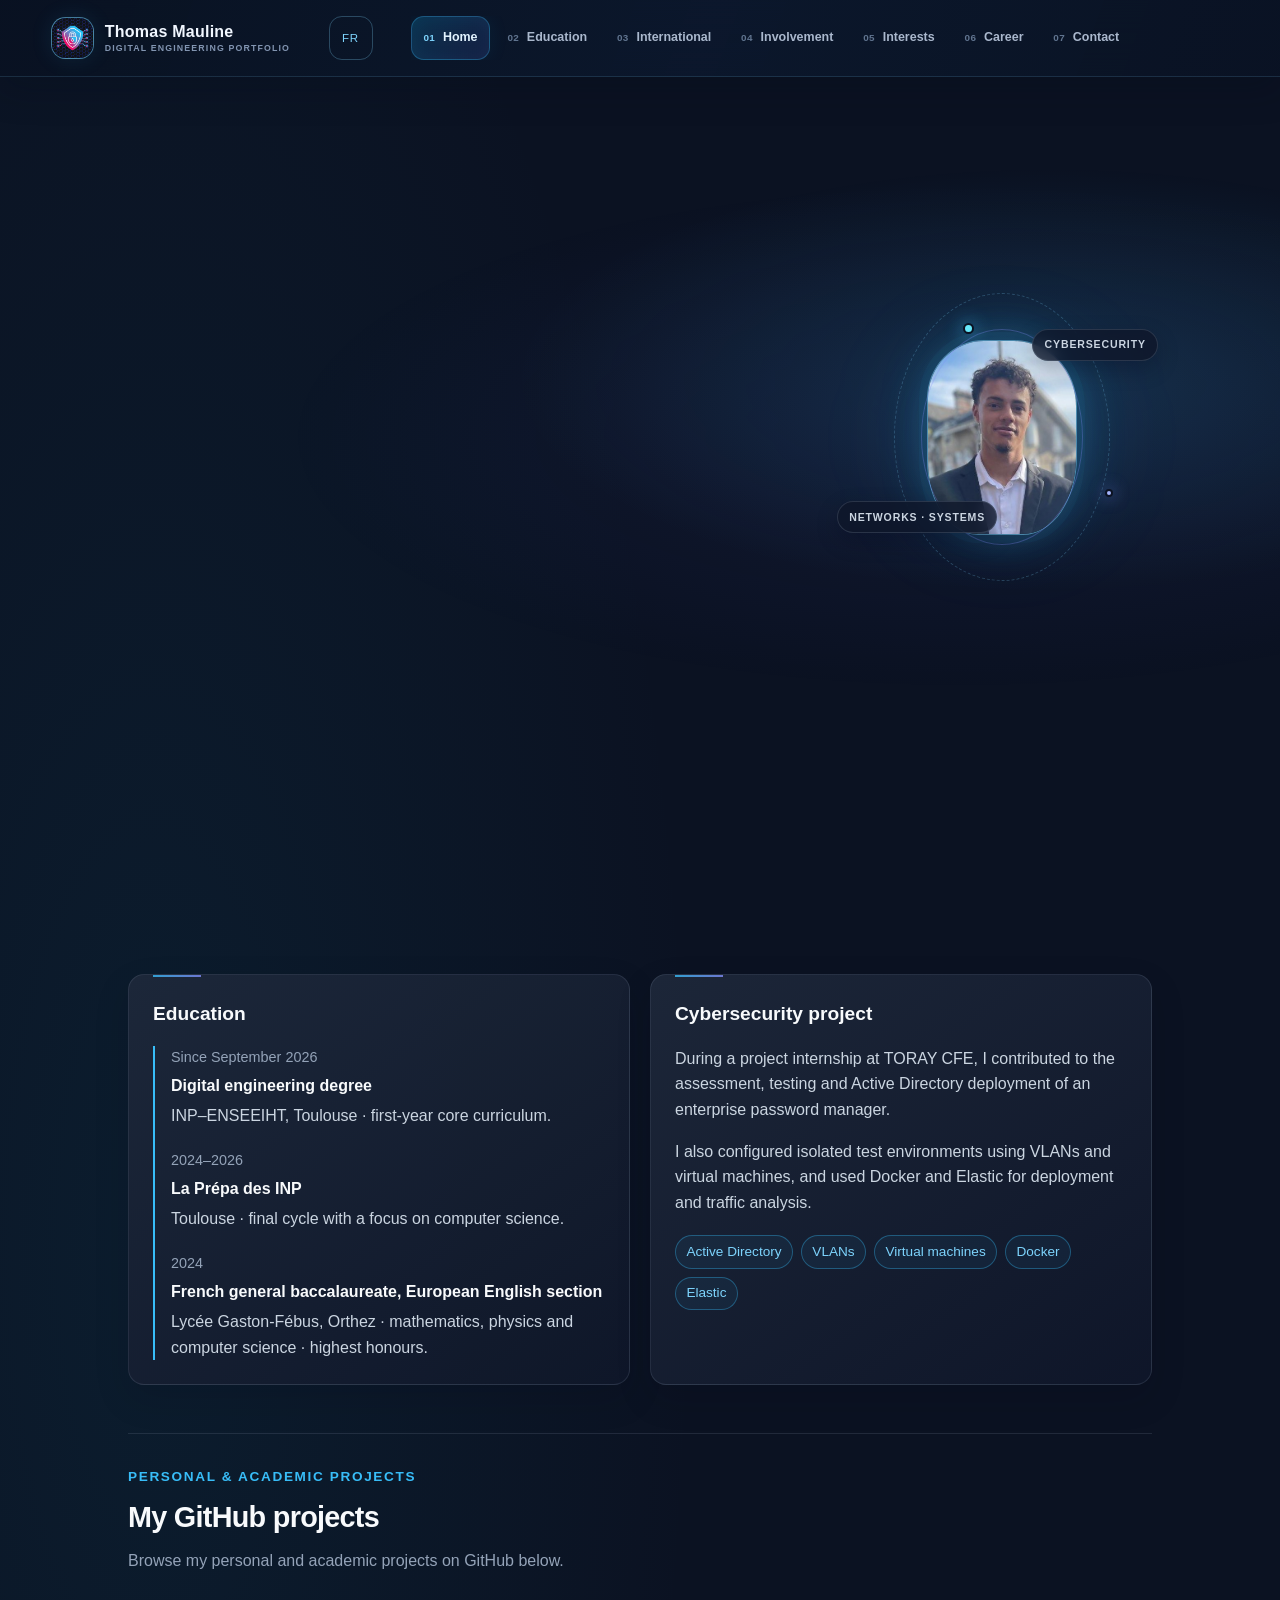
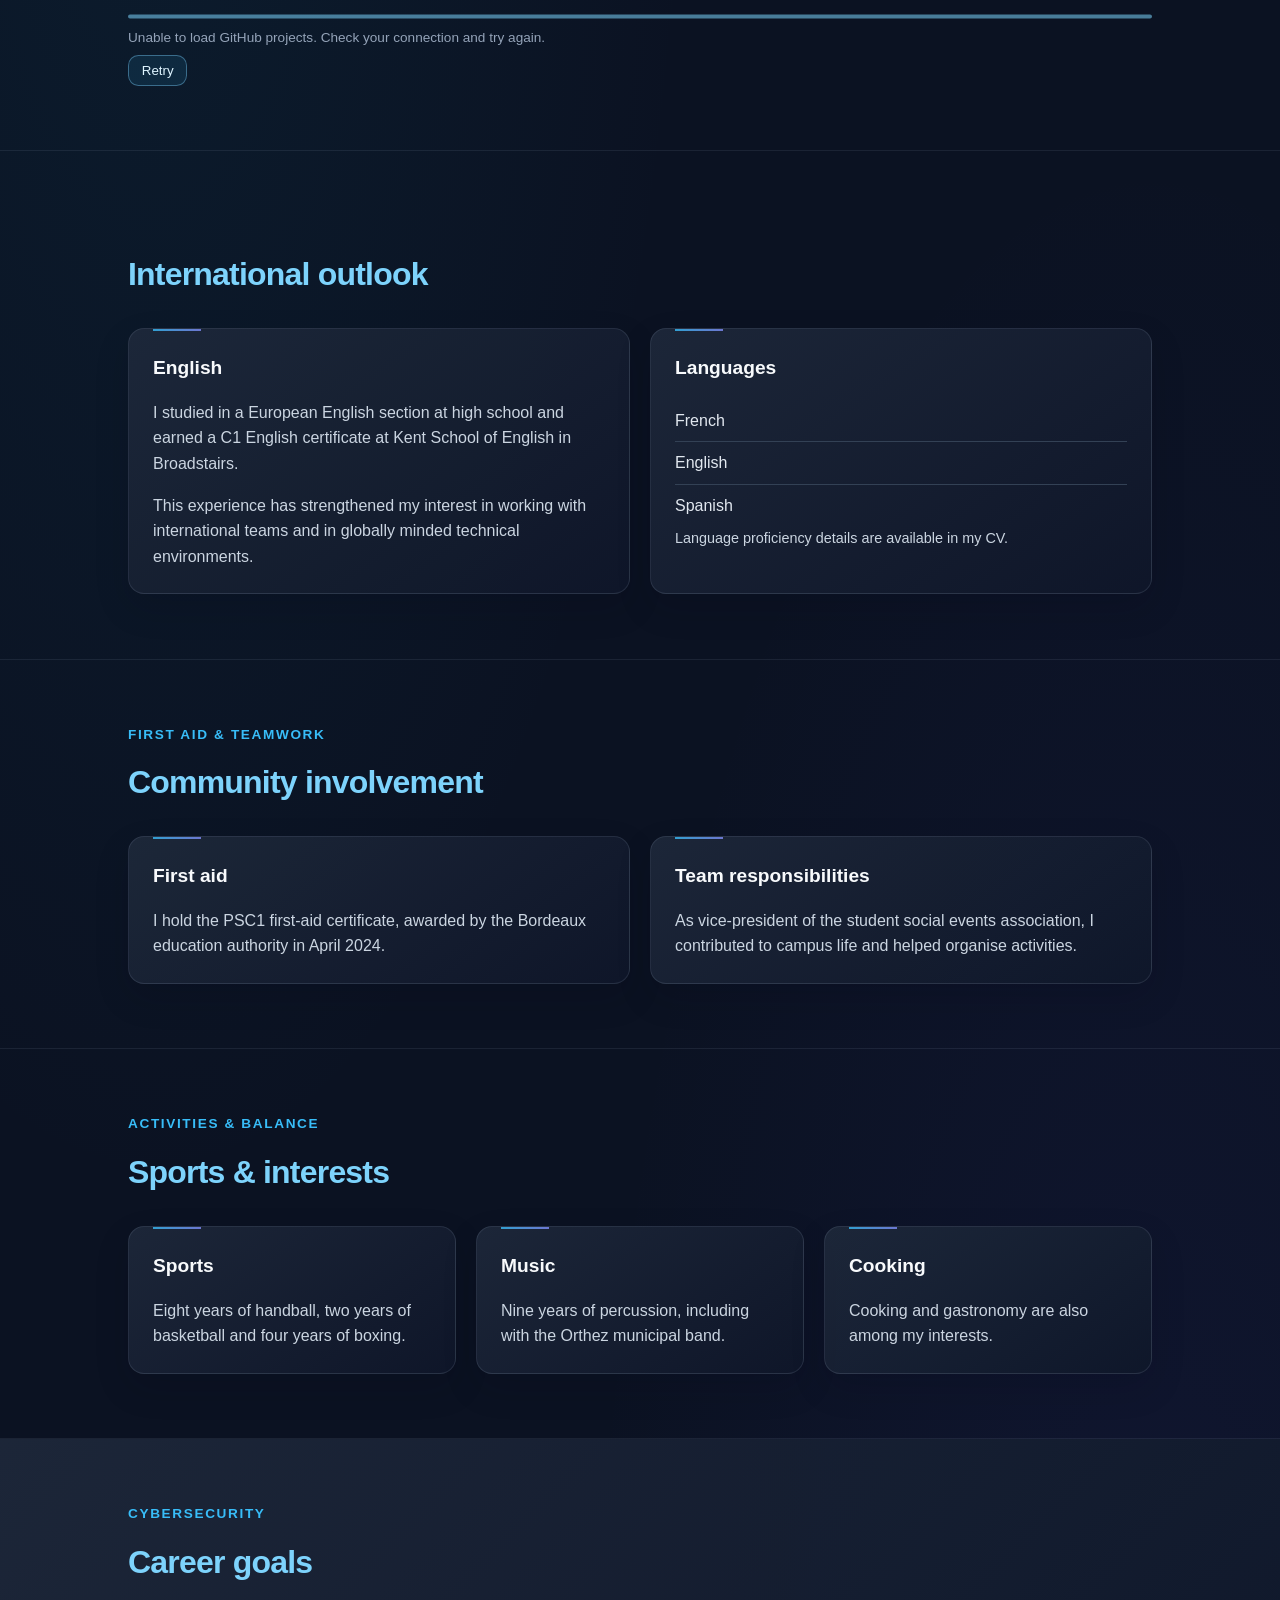
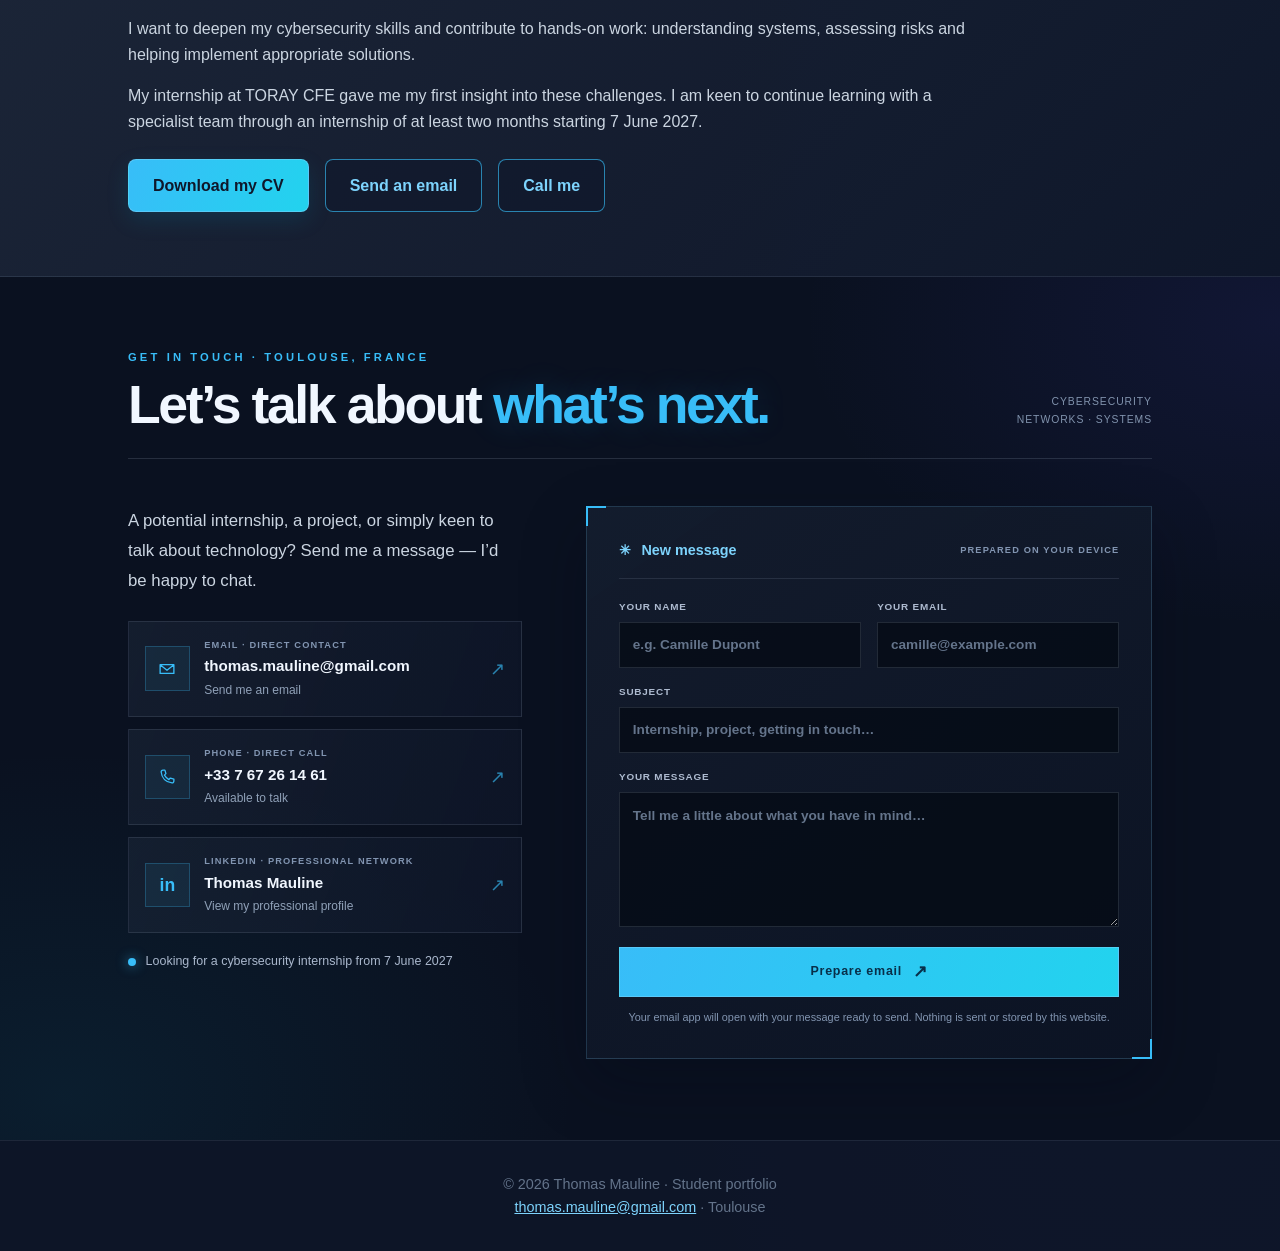
==== commit 5c1e7de2: "Get social preview et mise en place d'une convention pour les README" ====
--- a/eng/index.html
+++ b/eng/index.html
@@ -7,6 +7,7 @@
     <title>Thomas Mauline | Portfolio</title>
     <link rel="icon" href="../img/icon.png?v=2" type="image/png">
     <link rel="stylesheet" href="../css/style.css">
+    <link rel="stylesheet" href="../css/github-projects.css">
 </head>
 <body>
     <canvas class="binary-background" aria-hidden="true"></canvas>
@@ -104,6 +105,19 @@
                     <p class="tag-list"><span>Active Directory</span><span>VLANs</span><span>Virtual machines</span><span>Docker</span><span>Elastic</span></p>
                 </article>
             </div>
+            <section class="github-projects" data-github-projects data-github-user="WebyPanda" aria-labelledby="github-projects-title">
+                <p class="eyebrow">Personal & academic projects</p>
+                <h3 id="github-projects-title">My GitHub projects</h3>
+                <p class="github-projects-intro">Browse my personal and academic projects on GitHub below.</p>
+                <div class="github-project-carousel" data-project-carousel aria-label="GitHub projects carousel">
+                    <div class="github-project-track" id="github-project-track" data-project-track aria-live="off"></div>
+                </div>
+                <div class="github-project-scrollbar" data-project-scrollbar role="scrollbar" aria-label="Scroll through GitHub projects" aria-controls="github-project-track" aria-orientation="horizontal" aria-valuemin="0" aria-valuemax="0" aria-valuenow="0" tabindex="0">
+                    <span class="github-project-scrollbar-thumb" data-project-scrollbar-thumb></span>
+                </div>
+                <p class="github-project-status" data-project-status role="status" aria-live="polite">Loading GitHub projects…</p>
+                <button class="github-project-retry" data-project-retry type="button" hidden>Retry</button>
+            </section>
         </section>
 
         <section id="mobility" class="content-section">
@@ -270,5 +284,6 @@
         <span class="cursor-target-frame"></span>
     </div>
     <script src="../js/script.js" defer></script>
+    <script src="../js/github-projects.js" defer></script>
 </body>
 </html>
--- a/css/github-projects.css
+++ b/css/github-projects.css
@@ -0,0 +1,195 @@
+.github-projects {
+    margin-top: 3rem;
+    padding-top: 2rem;
+    border-top: 1px solid rgba(148, 163, 184, 0.16);
+}
+
+.github-projects > .eyebrow {
+    margin-bottom: 0.35rem;
+}
+
+.github-projects h3 {
+    margin-bottom: 0.5rem;
+    color: #f8fafc;
+    font-size: clamp(1.4rem, 3vw, 1.8rem);
+    letter-spacing: -0.025em;
+}
+
+.github-projects-intro {
+    max-width: 48rem;
+    margin-bottom: 1.25rem;
+    color: #94a3b8;
+}
+
+.github-project-carousel {
+    overflow: hidden;
+    overscroll-behavior-x: contain;
+    touch-action: pan-y;
+    cursor: grab;
+    user-select: none;
+    -webkit-user-select: none;
+}
+
+.github-project-carousel:active {
+    cursor: grabbing;
+}
+
+.github-project-track {
+    display: flex;
+    width: max-content;
+    gap: 1rem;
+    padding: 0.35rem 0 1rem;
+    will-change: transform;
+}
+
+.github-project-scrollbar {
+    position: relative;
+    height: 0.9rem;
+    margin-top: -0.35rem;
+    touch-action: none;
+    cursor: grab;
+}
+
+.github-project-scrollbar:active {
+    cursor: grabbing;
+}
+
+.github-project-scrollbar:focus-visible {
+    outline: 2px solid #7dd3fc;
+    outline-offset: 0.2rem;
+}
+
+.github-project-scrollbar-thumb {
+    position: absolute;
+    top: 50%;
+    left: 0;
+    height: 0.3rem;
+    min-width: 2rem;
+    border-radius: 999px;
+    background: rgba(125, 211, 252, 0.55);
+    transform: translate3d(0, -50%, 0);
+    transition: background-color 0.15s ease;
+}
+
+.github-project-scrollbar:hover .github-project-scrollbar-thumb,
+.github-project-scrollbar:focus-visible .github-project-scrollbar-thumb {
+    background: #7dd3fc;
+}
+
+.github-project-card {
+    display: flex;
+    width: clamp(17rem, 30vw, 23rem);
+    min-height: 100%;
+    overflow: hidden;
+    flex-direction: column;
+    border: 1px solid rgba(148, 163, 184, 0.18);
+    border-radius: 1rem;
+    background: linear-gradient(145deg, rgba(30, 41, 59, 0.94), rgba(15, 23, 42, 0.96));
+    color: #e2e8f0;
+    box-shadow: 0 14px 35px rgba(2, 6, 23, 0.2);
+    transition: border-color 0.2s ease, transform 0.2s ease, box-shadow 0.2s ease;
+}
+
+.github-project-card:hover {
+    border-color: rgba(56, 189, 248, 0.55);
+    box-shadow: 0 18px 38px rgba(2, 6, 23, 0.3), 0 0 20px rgba(56, 189, 248, 0.08);
+    transform: translateY(-3px);
+}
+
+.github-project-image {
+    display: block;
+    width: 100%;
+    aspect-ratio: 1200 / 630;
+    background: rgba(15, 23, 42, 0.8);
+    object-fit: cover;
+}
+
+.github-project-copy {
+    display: flex;
+    flex: 1;
+    flex-direction: column;
+    padding: 1rem 1.1rem 1.15rem;
+}
+
+.github-project-copy h4 {
+    overflow-wrap: anywhere;
+    margin-bottom: 0.55rem;
+    color: #f8fafc;
+    font-size: 1rem;
+    line-height: 1.4;
+}
+
+.github-project-copy h4 a {
+    color: inherit;
+    text-decoration: none;
+}
+
+.github-project-copy h4 a:hover,
+.github-project-copy h4 a:focus-visible {
+    color: #7dd3fc;
+    text-decoration: underline;
+    text-underline-offset: 0.2em;
+}
+
+.github-project-date {
+    margin-bottom: 0.7rem;
+    color: #7dd3fc;
+    font-size: 0.82rem;
+}
+
+.github-project-excerpt {
+    display: -webkit-box;
+    overflow: hidden;
+    color: #cbd5e1;
+    font-size: 0.9rem;
+    line-height: 1.55;
+    -webkit-box-orient: vertical;
+    -webkit-line-clamp: 4;
+}
+
+.github-project-status {
+    min-height: 1.5rem;
+    margin-top: 0.2rem;
+    color: #94a3b8;
+    font-size: 0.85rem;
+}
+
+.github-project-retry {
+    margin-top: 0.25rem;
+    padding: 0.45rem 0.8rem;
+    border: 1px solid rgba(125, 211, 252, 0.4);
+    border-radius: 0.65rem;
+    background: rgba(56, 189, 248, 0.1);
+    color: #dff5ff;
+    cursor: pointer;
+}
+
+.github-project-retry:hover {
+    background: rgba(56, 189, 248, 0.18);
+}
+
+.github-project-retry[hidden] {
+    display: none;
+}
+
+@media (max-width: 600px) {
+    .github-projects {
+        margin-top: 2.4rem;
+        padding-top: 1.5rem;
+    }
+
+    .github-project-card {
+        width: min(82vw, 21rem);
+    }
+}
+
+@media (prefers-reduced-motion: reduce) {
+    .github-project-carousel {
+        scroll-behavior: auto;
+    }
+
+    .github-project-card,
+    .github-project-scrollbar-thumb {
+        transition: none;
+    }
+}
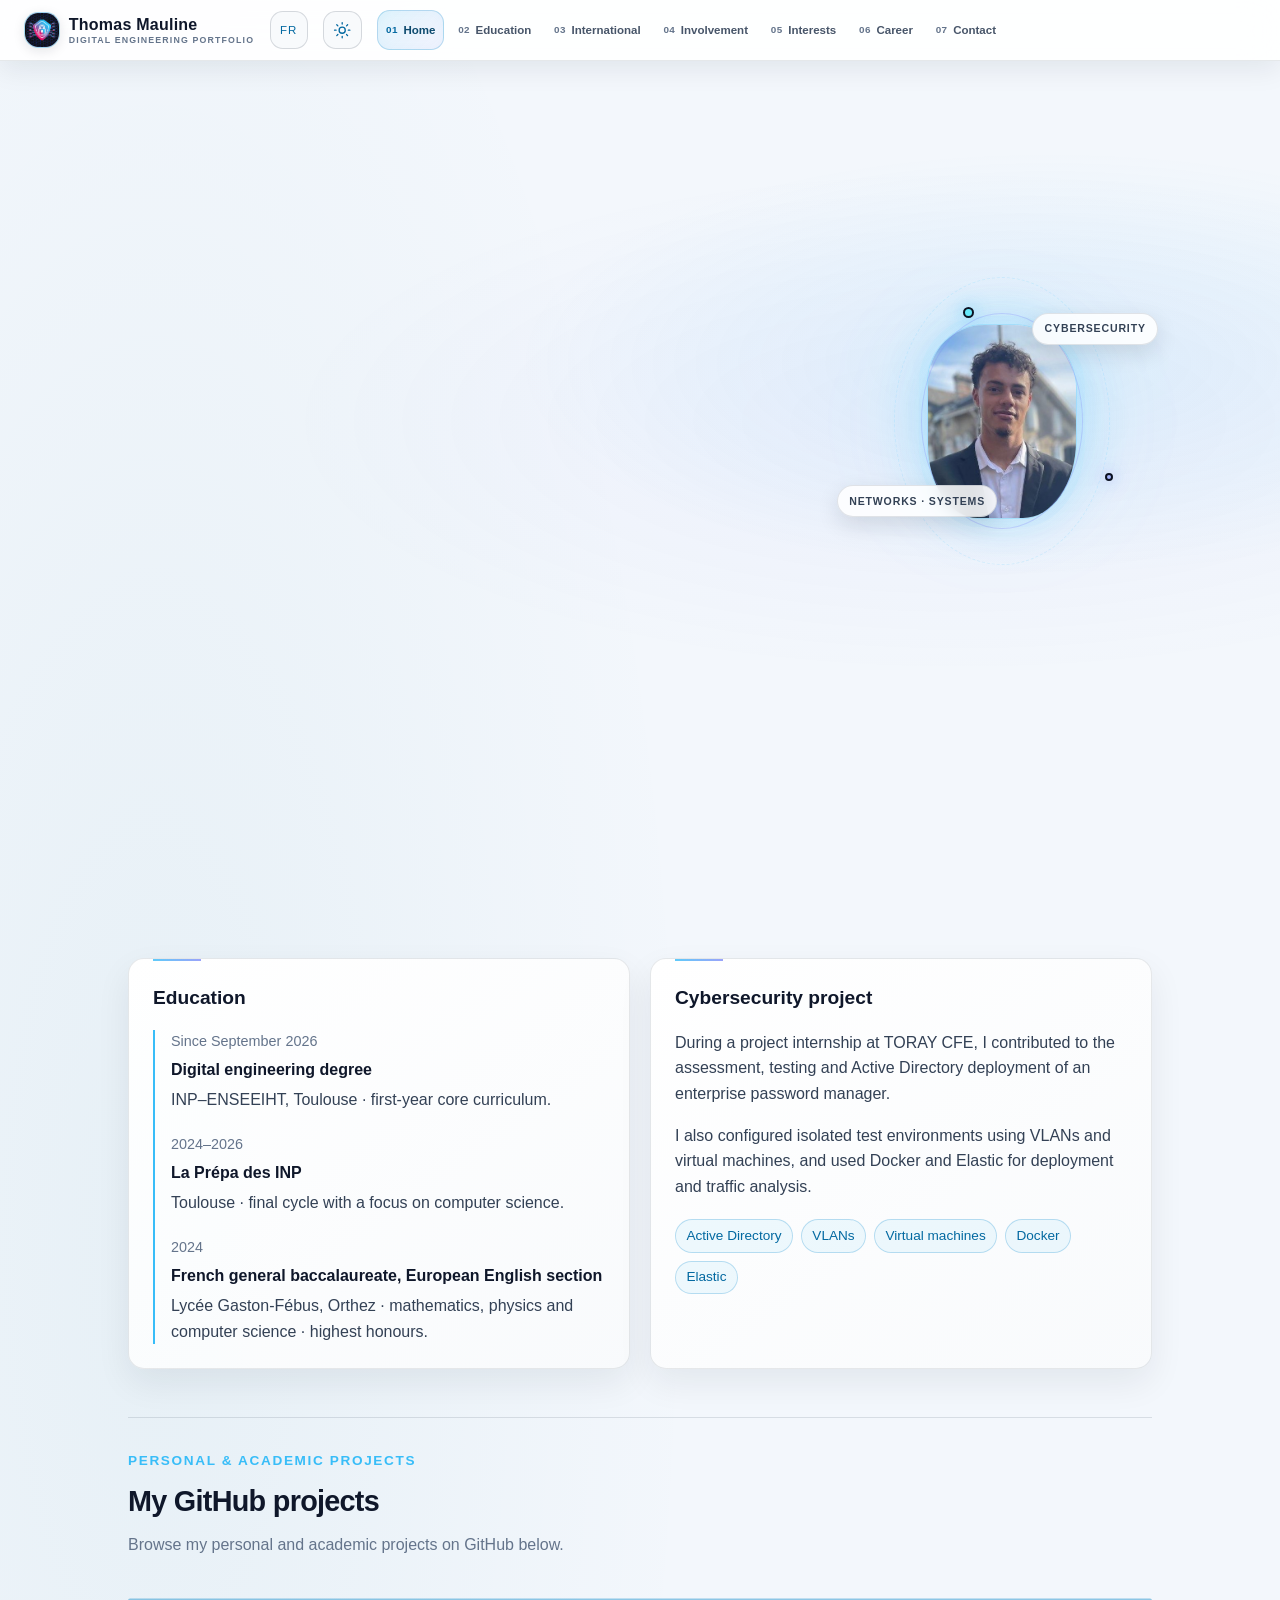
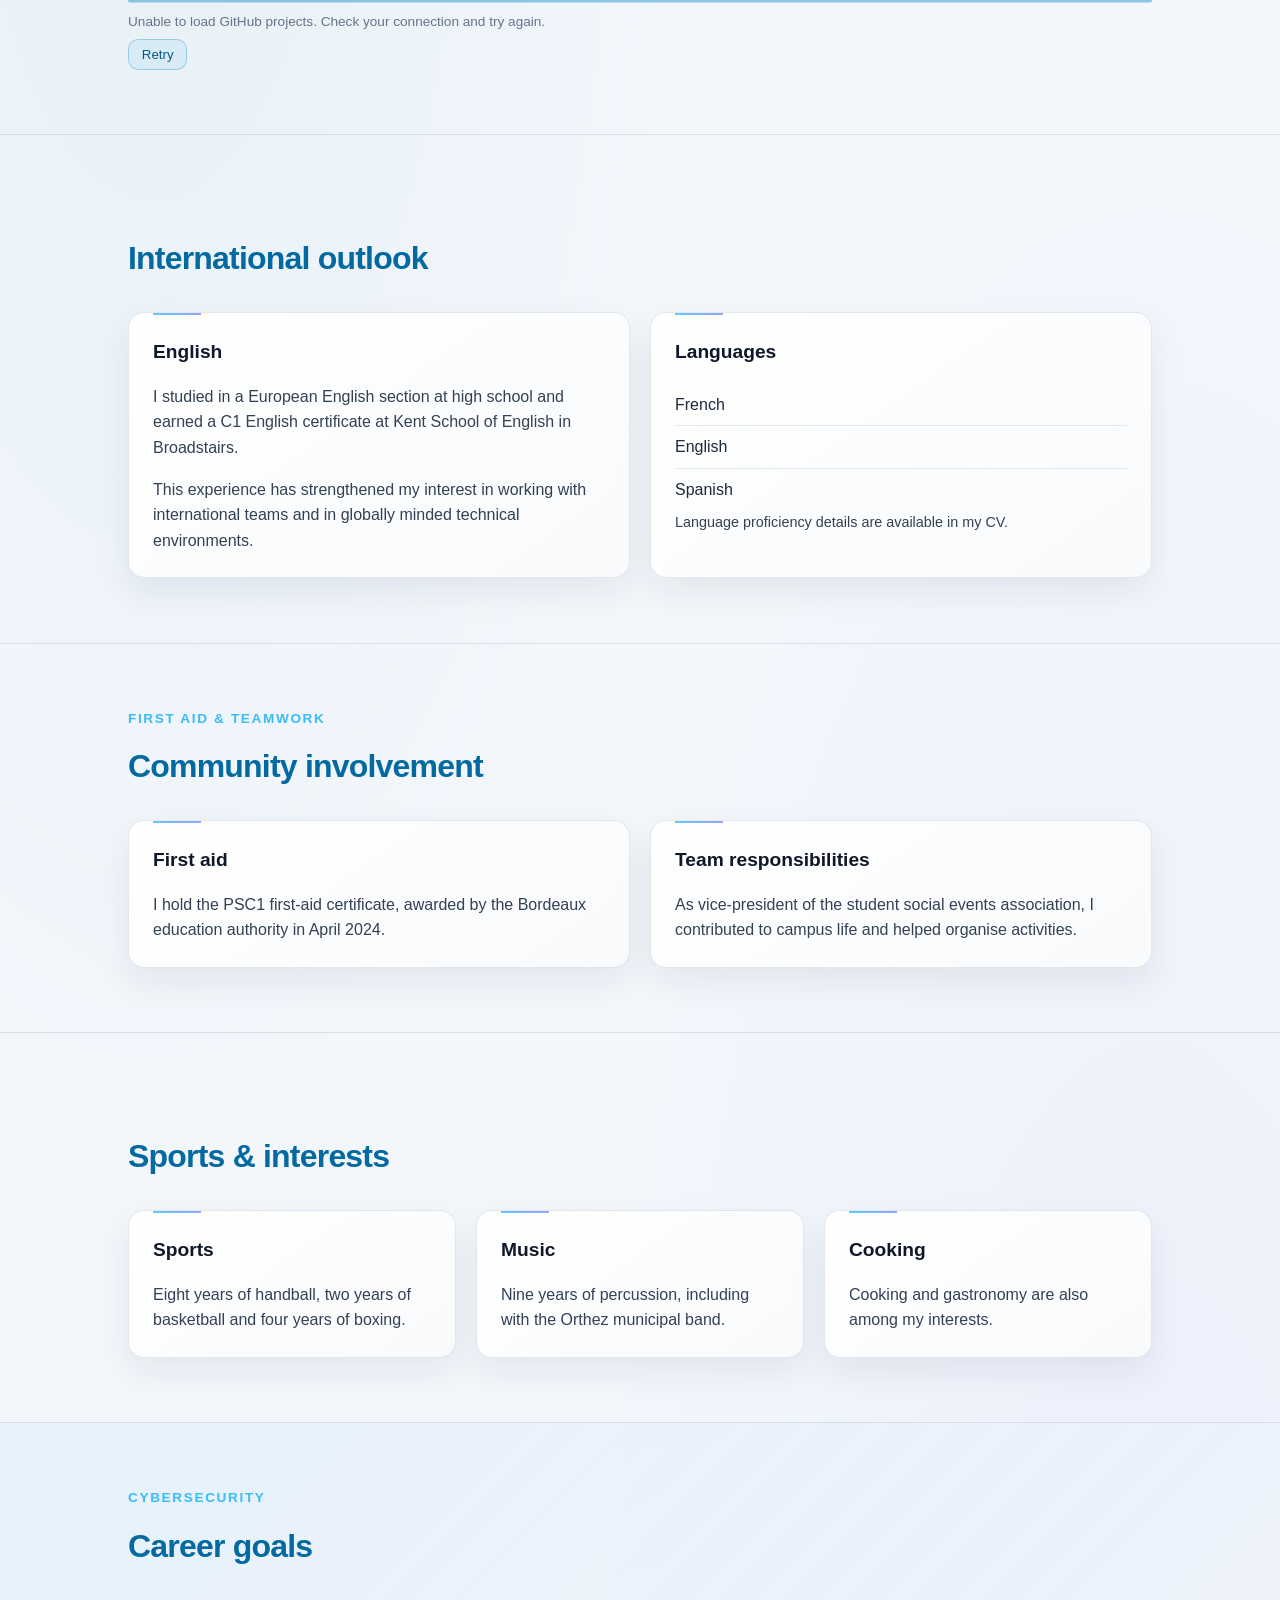
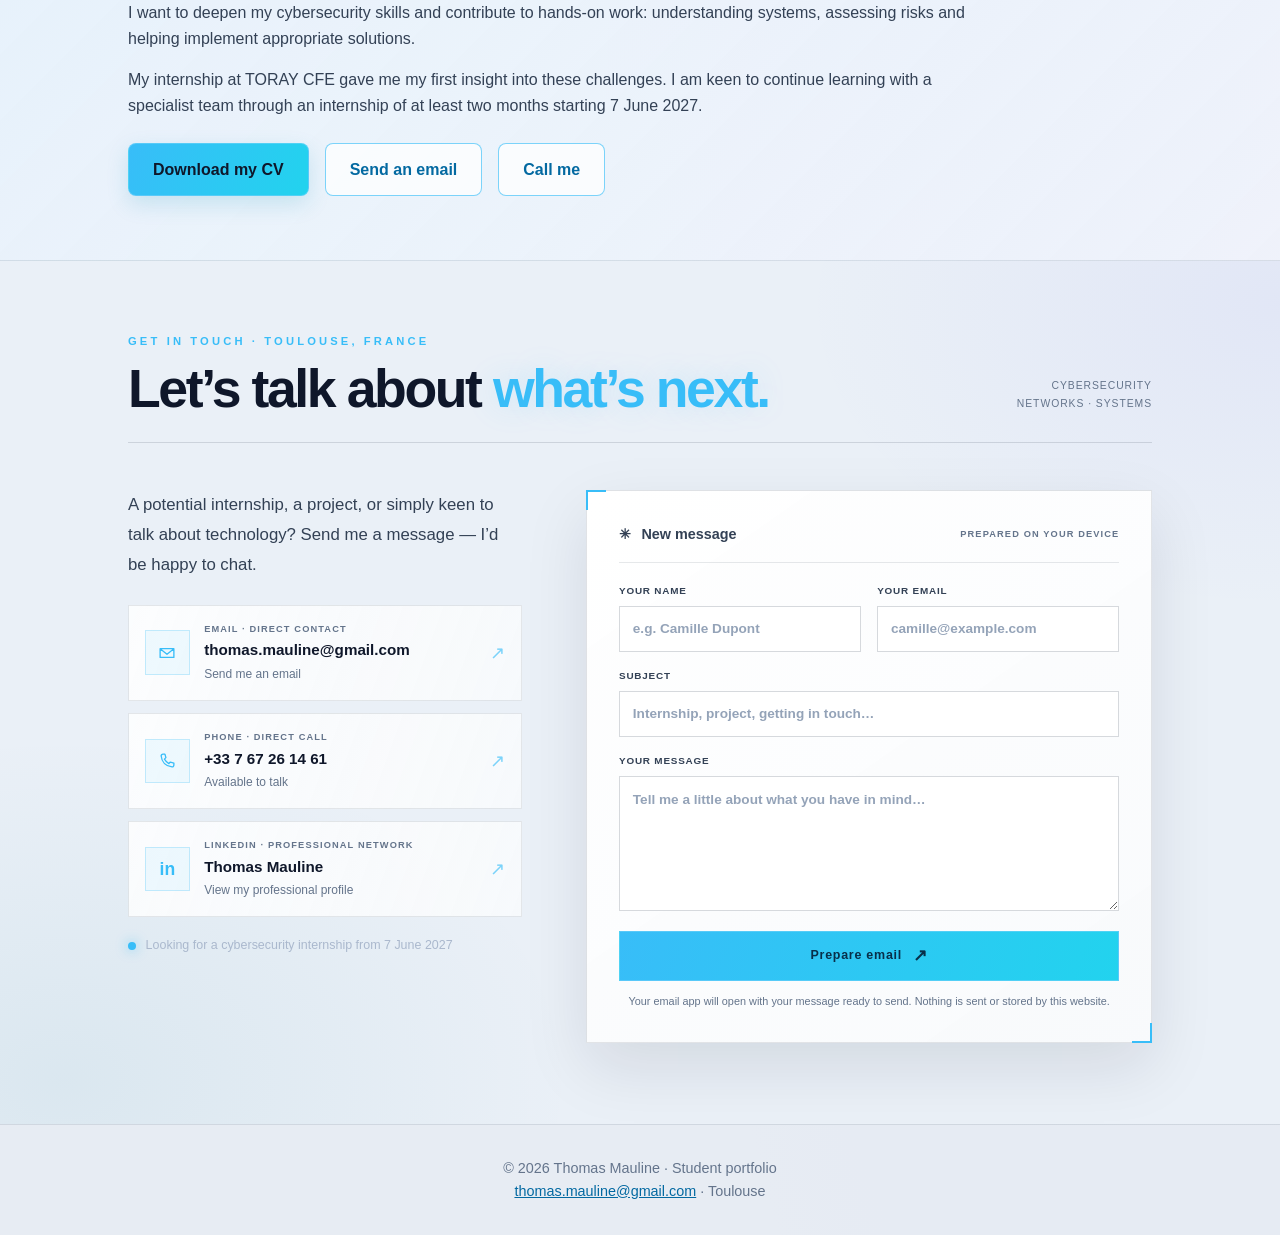
==== commit 09375180: "Thèmes clairs et sombres pour le site web" ====
--- a/eng/index.html
+++ b/eng/index.html
@@ -1,5 +1,5 @@
 <!DOCTYPE html>
-<html lang="en">
+<html lang="en" data-theme="light">
 <head>
     <meta charset="UTF-8">
     <meta name="viewport" content="width=device-width, initial-scale=1.0">
@@ -21,6 +21,15 @@
                 </span>
             </a>
             <a class="language-switch" href="../fr/index.html" lang="fr" hreflang="fr" aria-label="Passer en français">FR</a>
+            <button class="theme-toggle" type="button" aria-label="Switch to dark theme" aria-pressed="false">
+                <svg class="theme-icon theme-icon-sun" viewBox="0 0 24 24" aria-hidden="true">
+                    <circle cx="12" cy="12" r="4"></circle>
+                    <path d="M12 2v2m0 16v2M4.93 4.93l1.42 1.42m11.3 11.3 1.42 1.42M2 12h2m16 0h2M4.93 19.07l1.42-1.42m11.3-11.3 1.42-1.42"></path>
+                </svg>
+                <svg class="theme-icon theme-icon-moon" viewBox="0 0 24 24" aria-hidden="true">
+                    <path d="M20.9 13A9 9 0 0 1 11 3.1 9 9 0 1 0 20.9 13Z"></path>
+                </svg>
+            </button>
             <button class="nav-toggle" type="button" aria-label="Open menu" aria-controls="primary-navigation" aria-expanded="false">
                 <span></span>
                 <span></span>
--- a/css/style.css
+++ b/css/style.css
@@ -6,7 +6,7 @@
     font-family: 'Segoe UI', Tahoma, Geneva, Verdana, sans-serif;
 }
 
-/* Couleurs principales (Thème Tech / Sombre) */
+/* Thème sombre par défaut, avec une palette claire activable à la demande. */
 body {
     background-color: #0b1222;
     background-image:
@@ -60,7 +60,7 @@
 
 /* --- NAVIGATION --- */
 .site-header {
-    padding: 0.75rem clamp(1rem, 4vw, 3.5rem);
+    padding: 0.5rem clamp(0.75rem, 2vw, 1.5rem);
     position: sticky;
     top: 0;
     z-index: 1000;
@@ -124,14 +124,14 @@
     display: flex;
     justify-content: space-between;
     align-items: center;
-    gap: clamp(1rem, 3vw, 2.75rem);
-    min-height: 3.25rem;
+    gap: clamp(0.55rem, 1.2vw, 1rem);
+    min-height: 2.75rem;
 }
 
 .logo {
     display: inline-flex;
     align-items: center;
-    gap: 0.7rem;
+    gap: 0.55rem;
     flex: 0 0 auto;
     color: #f1f7ff;
     text-decoration: none;
@@ -140,8 +140,8 @@
 
 .logo-mark {
     display: block;
-    width: 2.65rem;
-    height: 2.65rem;
+    width: 2.25rem;
+    height: 2.25rem;
     flex: 0 0 auto;
     aspect-ratio: 1;
     overflow: hidden;
@@ -207,14 +207,14 @@
     position: relative;
     display: inline-flex;
     align-items: center;
-    gap: 0.48rem;
-    min-height: 2.75rem;
-    padding: 0.45rem 0.72rem;
+    gap: 0.35rem;
+    min-height: 2.45rem;
+    padding: 0.35rem 0.5rem;
     border: 1px solid transparent;
     border-radius: 0.8rem;
     color: #aab8cd;
     text-decoration: none;
-    font-size: 0.78rem;
+    font-size: 0.72rem;
     font-weight: 600;
     white-space: nowrap;
     transition: color 0.22s ease, background 0.22s ease, border-color 0.22s ease, box-shadow 0.22s ease;
@@ -251,9 +251,9 @@
     flex: 0 0 auto;
     align-items: center;
     justify-content: center;
-    min-width: 2.75rem;
-    min-height: 2.75rem;
-    padding: 0.45rem 0.72rem;
+    min-width: 2.4rem;
+    min-height: 2.4rem;
+    padding: 0.35rem 0.55rem;
     border: 1px solid rgba(125, 211, 252, 0.28);
     border-radius: 0.8rem;
     color: #7dd3fc;
@@ -268,6 +268,41 @@
     border-color: rgba(125, 211, 252, 0.65);
     background: rgba(56, 189, 248, 0.12);
     color: #e0f2fe;
+}
+
+.theme-toggle {
+    display: inline-grid;
+    width: 2.4rem;
+    height: 2.4rem;
+    flex: 0 0 auto;
+    place-items: center;
+    border: 1px solid rgba(125, 211, 252, 0.28);
+    border-radius: 0.8rem;
+    background: rgba(56, 189, 248, 0.08);
+    color: #7dd3fc;
+    cursor: pointer;
+    transition: color 0.22s ease, background 0.22s ease, border-color 0.22s ease;
+}
+
+.theme-toggle:hover,
+.theme-toggle:focus-visible {
+    border-color: rgba(125, 211, 252, 0.65);
+    background: rgba(56, 189, 248, 0.16);
+}
+
+.theme-icon {
+    width: 1.15rem;
+    height: 1.15rem;
+    fill: none;
+    stroke: currentColor;
+    stroke-linecap: round;
+    stroke-linejoin: round;
+    stroke-width: 1.7;
+}
+
+[data-theme="light"] .theme-icon-moon,
+[data-theme="dark"] .theme-icon-sun {
+    display: none;
 }
 
 /* --- SECTION ACCUEIL (HERO) --- */
@@ -1175,18 +1210,18 @@
 
 @media (max-width: 900px) {
     .site-header {
-        padding: 0.65rem 4%;
+        padding: 0.5rem 3%;
     }
 
     .site-nav {
         position: relative;
         align-items: center;
         flex-direction: row;
-        gap: 0.75rem;
+        gap: 0.55rem;
     }
 
     .logo {
-        align-self: flex-start;
+        align-self: center;
     }
 
     .nav-toggle {
@@ -1279,16 +1314,16 @@
     }
 
     .site-header {
-        padding: 0.55rem 4%;
+        padding: 0.45rem 3%;
     }
 
     .site-nav {
-        gap: 0.5rem;
+        gap: 0.4rem;
     }
 
     .logo-mark {
-        width: 2.35rem;
-        height: 2.35rem;
+        width: 2.1rem;
+        height: 2.1rem;
         border-radius: 0.75rem;
     }
 
@@ -1298,6 +1333,16 @@
 
     .logo-caption {
         font-size: 0.5rem;
+    }
+
+    .language-switch,
+    .theme-toggle,
+    .nav-toggle {
+        width: 2.35rem;
+        min-width: 2.35rem;
+        height: 2.35rem;
+        min-height: 2.35rem;
+        padding: 0;
     }
 
     .content-section {
@@ -1435,6 +1480,303 @@
     }
 }
 
+@media (min-width: 901px) and (max-width: 1100px) {
+    .nav-index {
+        display: none;
+    }
+
+    .nav-links {
+        gap: 0.15rem;
+    }
+
+    .nav-links a {
+        padding-right: 0.4rem;
+        padding-left: 0.4rem;
+    }
+}
+
+@media (max-width: 380px) {
+    .site-header {
+        padding-right: 2.5%;
+        padding-left: 2.5%;
+    }
+
+    .site-nav {
+        gap: 0.3rem;
+    }
+
+    .logo {
+        gap: 0.4rem;
+    }
+
+    .logo-caption {
+        display: none;
+    }
+
+    .logo-name {
+        font-size: 0.84rem;
+    }
+}
+
+[data-theme="light"] {
+    color-scheme: light;
+}
+
+[data-theme="dark"] {
+    color-scheme: dark;
+}
+
+[data-theme="light"] body {
+    background-color: #f3f7fc;
+    background-image:
+        radial-gradient(ellipse at 12% 28%, rgba(14, 116, 144, 0.055), transparent 34rem),
+        radial-gradient(ellipse at 90% 78%, rgba(79, 70, 229, 0.045), transparent 36rem);
+    color: #1e293b;
+}
+
+[data-theme="light"] .binary-background {
+    opacity: 0.18;
+}
+
+[data-theme="light"] .site-header {
+    border-bottom-color: rgba(51, 65, 85, 0.12);
+    background: rgba(255, 255, 255, 0.9);
+    box-shadow: 0 8px 28px rgba(15, 23, 42, 0.08);
+}
+
+[data-theme="light"] .logo {
+    color: #0f172a;
+}
+
+[data-theme="light"] .logo-caption,
+[data-theme="light"] .nav-index {
+    color: #64748b;
+}
+
+[data-theme="light"] .logo-mark {
+    border-color: rgba(2, 132, 199, 0.3);
+    background: rgba(14, 165, 233, 0.08);
+    box-shadow: 0 3px 12px rgba(15, 23, 42, 0.1);
+}
+
+[data-theme="light"] .nav-links a {
+    color: #475569;
+}
+
+[data-theme="light"] .nav-links a:hover,
+[data-theme="light"] .nav-links a:focus-visible {
+    border-color: rgba(2, 132, 199, 0.2);
+    background: rgba(14, 165, 233, 0.07);
+    color: #0f172a;
+}
+
+[data-theme="light"] .nav-links a[aria-current="location"] {
+    border-color: rgba(2, 132, 199, 0.25);
+    background: linear-gradient(135deg, rgba(14, 165, 233, 0.12), rgba(99, 102, 241, 0.08));
+    box-shadow: inset 0 0 14px rgba(14, 165, 233, 0.04);
+    color: #0c4a6e;
+}
+
+[data-theme="light"] .nav-links a[aria-current="location"] .nav-index {
+    color: #0369a1;
+}
+
+[data-theme="light"] .language-switch,
+[data-theme="light"] .theme-toggle,
+[data-theme="light"] .nav-toggle {
+    border-color: rgba(51, 65, 85, 0.18);
+    background: rgba(248, 250, 252, 0.9);
+    color: #0369a1;
+}
+
+[data-theme="light"] .language-switch:hover,
+[data-theme="light"] .language-switch:focus-visible,
+[data-theme="light"] .theme-toggle:hover,
+[data-theme="light"] .theme-toggle:focus-visible,
+[data-theme="light"] .nav-toggle:hover,
+[data-theme="light"] .nav-toggle:focus-visible {
+    border-color: rgba(2, 132, 199, 0.45);
+    background: rgba(14, 165, 233, 0.1);
+    color: #075985;
+}
+
+[data-theme="light"] .nav-window {
+    mask-image: linear-gradient(90deg, #000 0%, #000 94%, transparent);
+    -webkit-mask-image: linear-gradient(90deg, #000 0%, #000 94%, transparent);
+}
+
+[data-theme="light"] .hero {
+    background:
+        radial-gradient(ellipse at 82% 42%, rgba(56, 189, 248, 0.1), transparent 36%),
+        radial-gradient(ellipse at 75% 50%, rgba(99, 102, 241, 0.055), transparent 50%);
+}
+
+[data-theme="light"] .hero-content h1,
+[data-theme="light"] .info-card h3,
+[data-theme="light"] .timeline strong {
+    color: #0f172a;
+}
+
+[data-theme="light"] .hero-content h2,
+[data-theme="light"] .hero-content .availability,
+[data-theme="light"] .date,
+[data-theme="light"] .muted {
+    color: #64748b;
+}
+
+[data-theme="light"] .hero-content p,
+[data-theme="light"] .info-card p,
+[data-theme="light"] .career-copy {
+    color: #334155;
+}
+
+[data-theme="light"] .hero-chip {
+    border-color: rgba(51, 65, 85, 0.14);
+    background: rgba(255, 255, 255, 0.86);
+    color: #334155;
+    box-shadow: 0 8px 22px rgba(15, 23, 42, 0.12);
+}
+
+[data-theme="light"] .btn.btn-outline {
+    background: rgba(255, 255, 255, 0.72);
+    color: #0369a1;
+}
+
+[data-theme="light"] .btn.btn-outline:hover {
+    background: rgba(14, 165, 233, 0.1);
+    color: #075985;
+}
+
+[data-theme="light"] .content-section {
+    border-bottom-color: rgba(51, 65, 85, 0.12);
+}
+
+[data-theme="light"] .content-section h2 {
+    color: #0369a1;
+}
+
+[data-theme="light"] .info-card {
+    border-color: rgba(51, 65, 85, 0.12);
+    background: linear-gradient(145deg, rgba(255, 255, 255, 0.96), rgba(248, 250, 252, 0.96));
+    box-shadow: 0 14px 35px rgba(15, 23, 42, 0.07);
+}
+
+[data-theme="light"] .info-card:hover {
+    border-color: rgba(2, 132, 199, 0.3);
+    box-shadow: 0 20px 44px rgba(15, 23, 42, 0.11), 0 0 24px rgba(56, 189, 248, 0.06);
+}
+
+[data-theme="light"] .plain-list li {
+    border-bottom-color: #e2e8f0;
+}
+
+[data-theme="light"] .tag-list span {
+    border-color: rgba(2, 132, 199, 0.24);
+    background: rgba(14, 165, 233, 0.06);
+    color: #0369a1;
+}
+
+[data-theme="light"] .tag-list span:hover {
+    border-color: rgba(2, 132, 199, 0.45);
+    background: rgba(14, 165, 233, 0.12);
+}
+
+[data-theme="light"] .career-section {
+    background: linear-gradient(135deg, rgba(226, 240, 250, 0.75), rgba(239, 242, 250, 0.85));
+}
+
+[data-theme="light"] .contact-section {
+    background:
+        radial-gradient(ellipse at 5% 95%, rgba(14, 116, 144, 0.07), transparent 32rem),
+        radial-gradient(ellipse at 100% 5%, rgba(79, 70, 229, 0.055), transparent 30rem),
+        #eaf0f7;
+}
+
+[data-theme="light"] .contact-heading {
+    border-bottom-color: rgba(51, 65, 85, 0.16);
+}
+
+[data-theme="light"] .contact-heading h2,
+[data-theme="light"] .contact-card-value {
+    color: #0f172a;
+}
+
+[data-theme="light"] .contact-heading-note,
+[data-theme="light"] .contact-card-label,
+[data-theme="light"] .contact-form-header > span,
+[data-theme="light"] .contact-card-hint,
+[data-theme="light"] .contact-form-note {
+    color: #64748b;
+}
+
+[data-theme="light"] .contact-intro > p:first-child {
+    color: #334155;
+}
+
+[data-theme="light"] .contact-card {
+    border-color: rgba(51, 65, 85, 0.12);
+    background: linear-gradient(110deg, rgba(255, 255, 255, 0.82), rgba(248, 250, 252, 0.9));
+}
+
+[data-theme="light"] .contact-card:hover {
+    border-color: rgba(2, 132, 199, 0.3);
+    background: linear-gradient(110deg, rgba(255, 255, 255, 0.98), rgba(239, 248, 255, 0.98));
+}
+
+[data-theme="light"] .contact-form {
+    border-color: rgba(51, 65, 85, 0.14);
+    background: linear-gradient(145deg, rgba(255, 255, 255, 0.97), rgba(248, 250, 252, 0.98));
+    box-shadow: 0 24px 60px rgba(15, 23, 42, 0.1);
+}
+
+[data-theme="light"] .contact-form-header {
+    border-bottom-color: rgba(51, 65, 85, 0.12);
+}
+
+[data-theme="light"] .contact-form-header h3,
+[data-theme="light"] .contact-form-fields label {
+    color: #334155;
+}
+
+[data-theme="light"] .contact-form input,
+[data-theme="light"] .contact-form textarea {
+    border-color: rgba(51, 65, 85, 0.2);
+    background: #fff;
+    color: #0f172a;
+}
+
+[data-theme="light"] .contact-form input::placeholder,
+[data-theme="light"] .contact-form textarea::placeholder {
+    color: #94a3b8;
+}
+
+[data-theme="light"] footer {
+    border-top-color: rgba(51, 65, 85, 0.12);
+    background: rgba(226, 232, 240, 0.72);
+    color: #64748b;
+}
+
+[data-theme="light"] footer a {
+    color: #0369a1;
+}
+
+[data-theme="light"] :focus-visible {
+    outline-color: #0284c7;
+}
+
+@media (max-width: 900px) {
+    [data-theme="light"] .nav-window {
+        background: rgba(255, 255, 255, 0.99);
+        box-shadow: 0 18px 42px rgba(15, 23, 42, 0.14);
+        mask-image: none;
+        -webkit-mask-image: none;
+    }
+
+    [data-theme="light"] .site-header.is-menu-open .nav-window {
+        border-color: rgba(51, 65, 85, 0.14);
+    }
+}
+
 @media (prefers-reduced-motion: reduce) {
     body,
     a,
--- a/css/github-projects.css
+++ b/css/github-projects.css
@@ -193,3 +193,65 @@
         transition: none;
     }
 }
+
+[data-theme="light"] .github-projects {
+    border-top-color: rgba(51, 65, 85, 0.14);
+}
+
+[data-theme="light"] .github-projects h3 {
+    color: #0f172a;
+}
+
+[data-theme="light"] .github-projects-intro,
+[data-theme="light"] .github-project-status {
+    color: #64748b;
+}
+
+[data-theme="light"] .github-project-card {
+    border-color: rgba(51, 65, 85, 0.14);
+    background: linear-gradient(145deg, rgba(255, 255, 255, 0.98), rgba(241, 245, 249, 0.98));
+    color: #334155;
+    box-shadow: 0 14px 35px rgba(15, 23, 42, 0.09);
+}
+
+[data-theme="light"] .github-project-card:hover {
+    border-color: rgba(2, 132, 199, 0.36);
+    box-shadow: 0 18px 38px rgba(15, 23, 42, 0.14), 0 0 20px rgba(56, 189, 248, 0.06);
+}
+
+[data-theme="light"] .github-project-image {
+    background: #e2e8f0;
+}
+
+[data-theme="light"] .github-project-copy h4 {
+    color: #0f172a;
+}
+
+[data-theme="light"] .github-project-copy h4 a:hover,
+[data-theme="light"] .github-project-copy h4 a:focus-visible,
+[data-theme="light"] .github-project-date {
+    color: #0369a1;
+}
+
+[data-theme="light"] .github-project-excerpt {
+    color: #475569;
+}
+
+[data-theme="light"] .github-project-scrollbar-thumb {
+    background: rgba(2, 132, 199, 0.42);
+}
+
+[data-theme="light"] .github-project-scrollbar:hover .github-project-scrollbar-thumb,
+[data-theme="light"] .github-project-scrollbar:focus-visible .github-project-scrollbar-thumb {
+    background: #0284c7;
+}
+
+[data-theme="light"] .github-project-retry {
+    border-color: rgba(2, 132, 199, 0.3);
+    background: rgba(14, 165, 233, 0.08);
+    color: #075985;
+}
+
+[data-theme="light"] .github-project-retry:hover {
+    background: rgba(14, 165, 233, 0.15);
+}
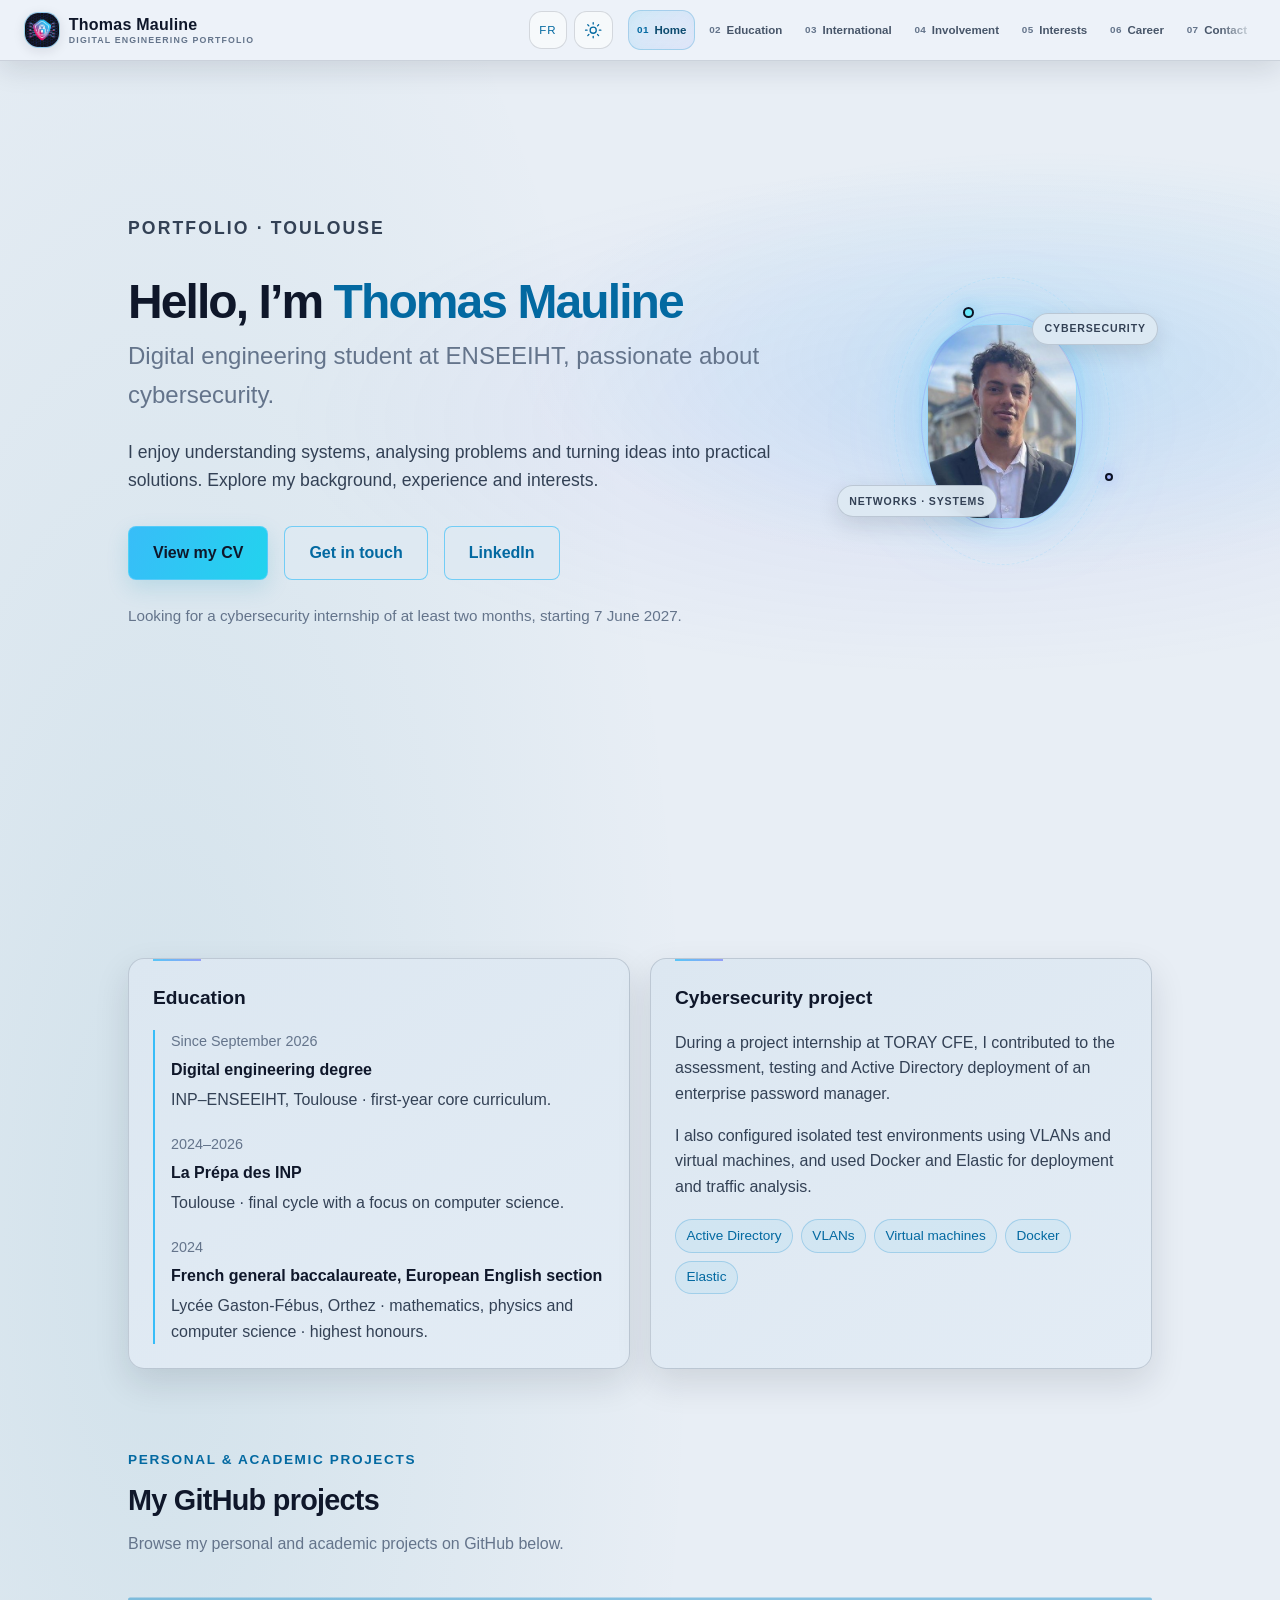
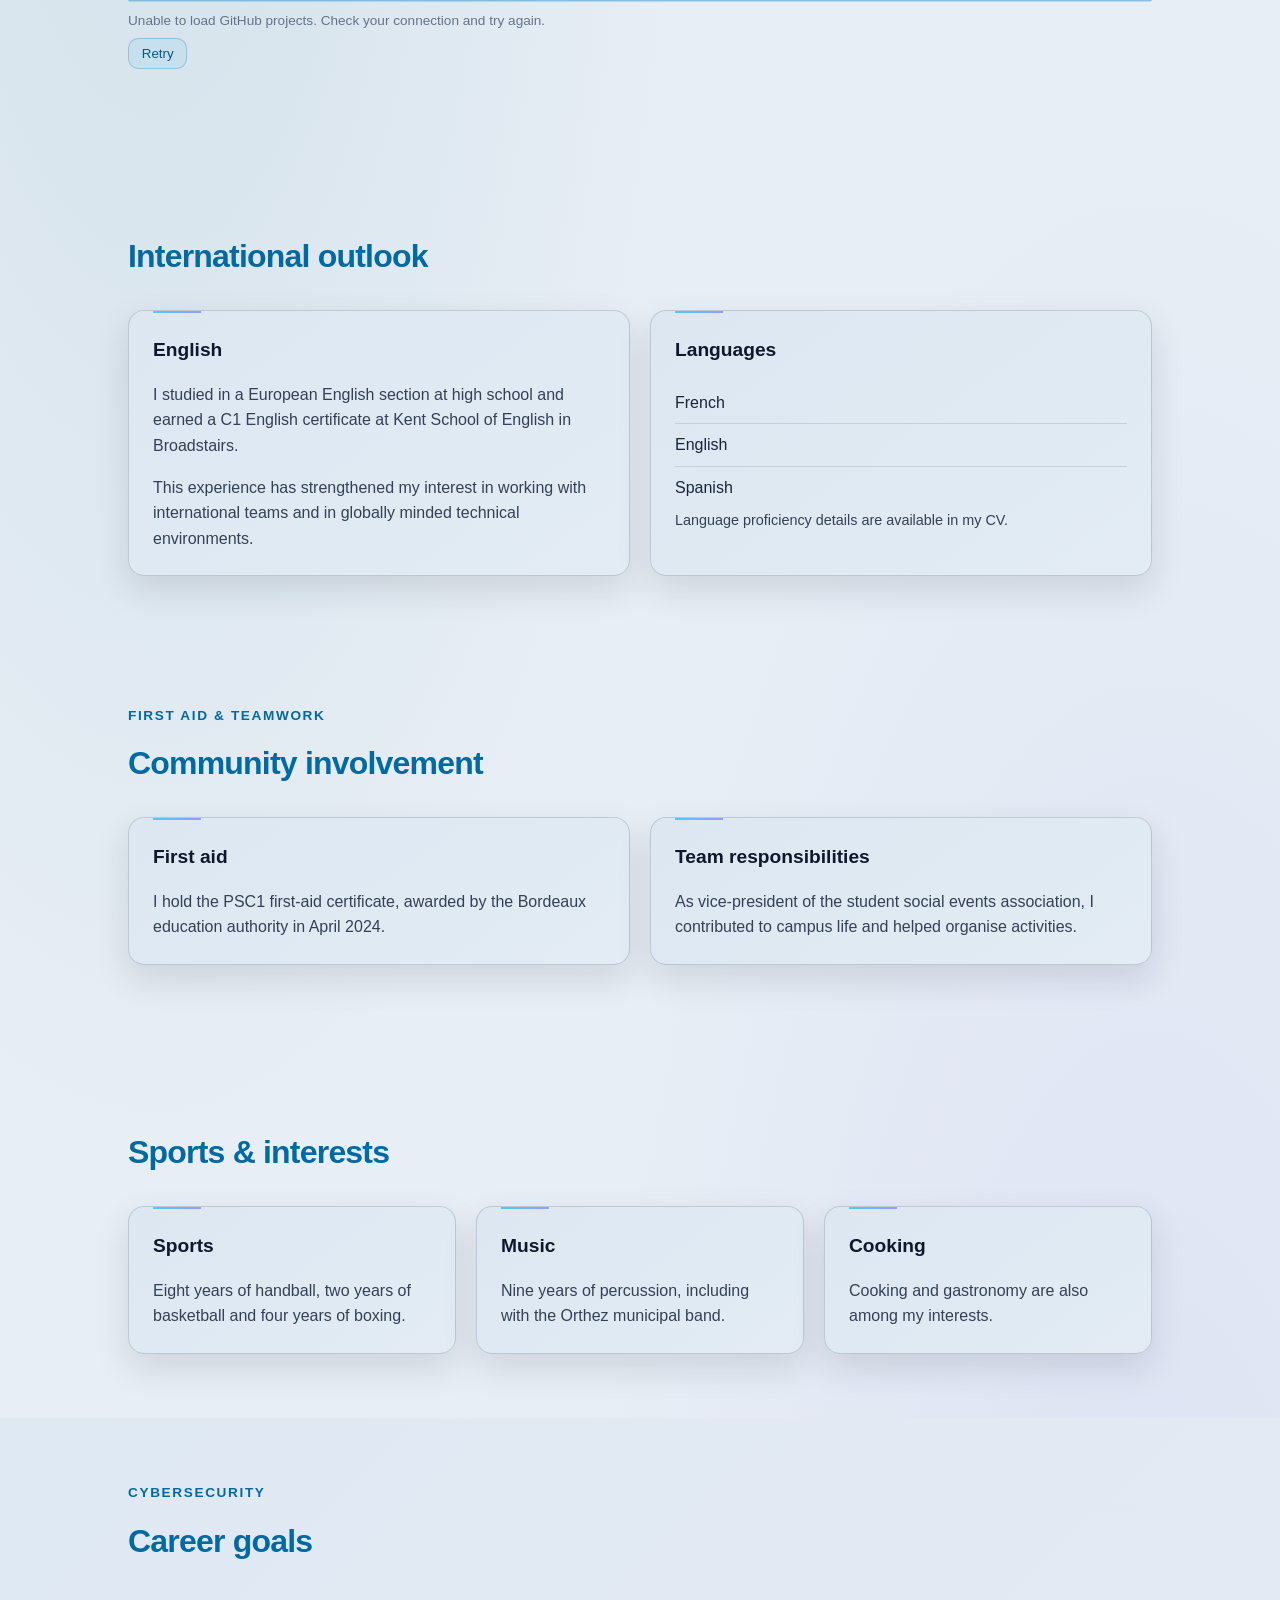
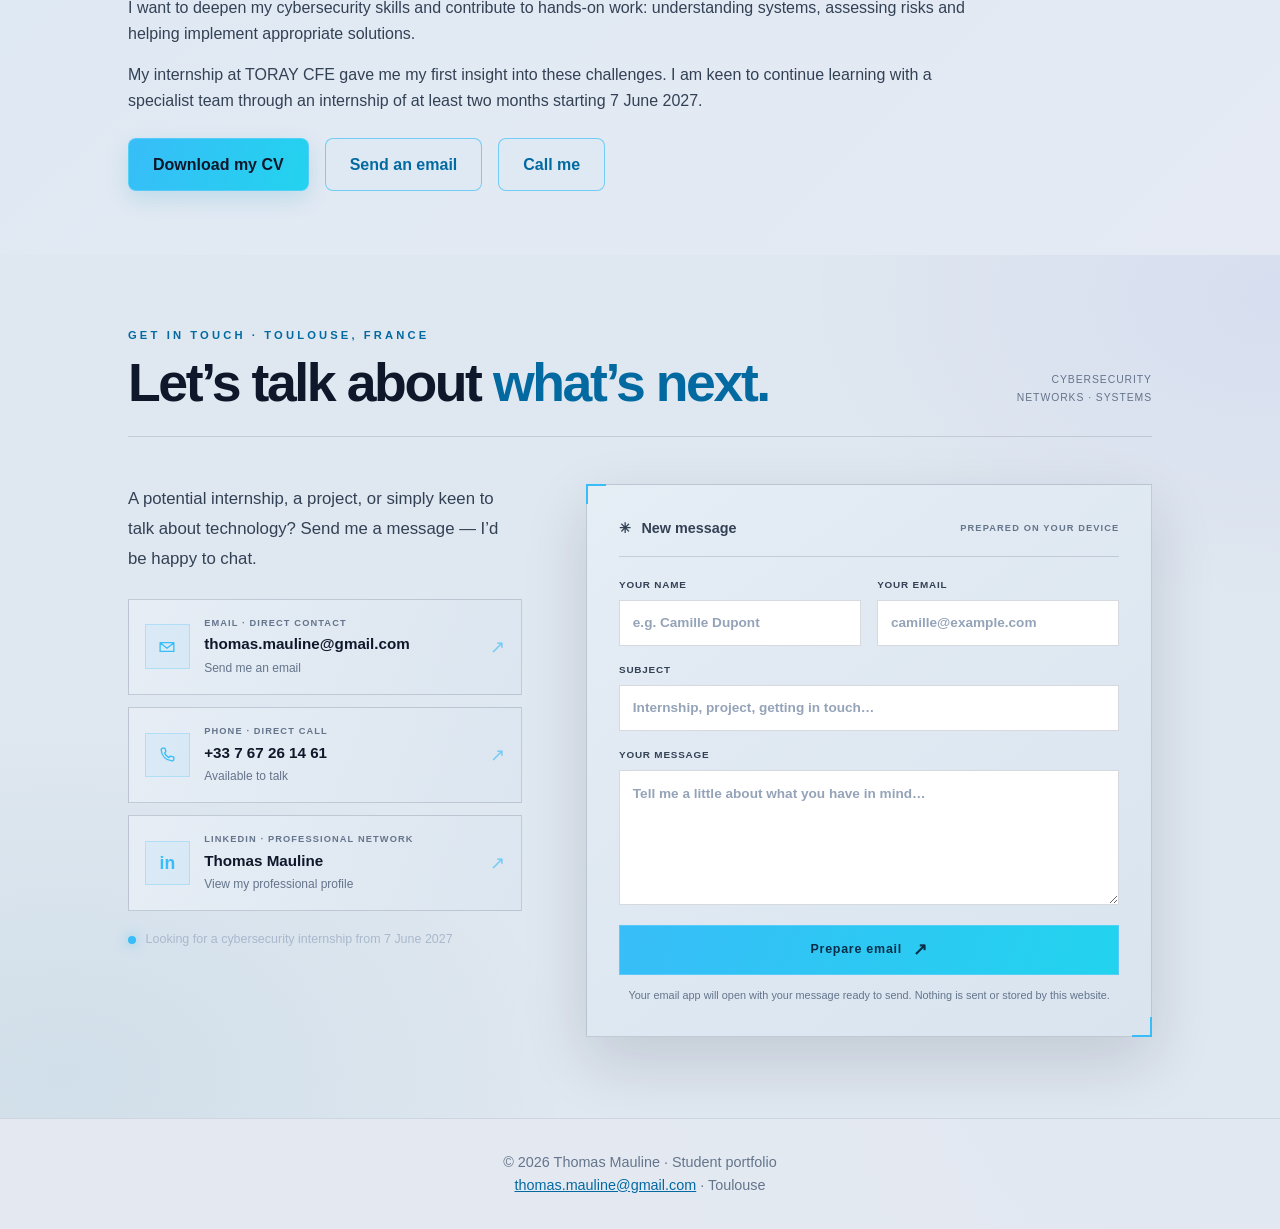
==== commit 3aa27366: "Barre navigation" ====
--- a/eng/index.html
+++ b/eng/index.html
@@ -20,16 +20,18 @@
                     <span class="logo-caption">DIGITAL ENGINEERING PORTFOLIO</span>
                 </span>
             </a>
-            <a class="language-switch" href="../fr/index.html" lang="fr" hreflang="fr" aria-label="Passer en français">FR</a>
-            <button class="theme-toggle" type="button" aria-label="Switch to dark theme" aria-pressed="false">
-                <svg class="theme-icon theme-icon-sun" viewBox="0 0 24 24" aria-hidden="true">
-                    <circle cx="12" cy="12" r="4"></circle>
-                    <path d="M12 2v2m0 16v2M4.93 4.93l1.42 1.42m11.3 11.3 1.42 1.42M2 12h2m16 0h2M4.93 19.07l1.42-1.42m11.3-11.3 1.42-1.42"></path>
-                </svg>
-                <svg class="theme-icon theme-icon-moon" viewBox="0 0 24 24" aria-hidden="true">
-                    <path d="M20.9 13A9 9 0 0 1 11 3.1 9 9 0 1 0 20.9 13Z"></path>
-                </svg>
-            </button>
+            <div class="header-controls">
+                <a class="language-switch" href="../fr/index.html" lang="fr" hreflang="fr" aria-label="Passer en français">FR</a>
+                <button class="theme-toggle" type="button" aria-label="Switch to dark theme" aria-pressed="false">
+                    <svg class="theme-icon theme-icon-sun" viewBox="0 0 24 24" aria-hidden="true">
+                        <circle cx="12" cy="12" r="4"></circle>
+                        <path d="M12 2v2m0 16v2M4.93 4.93l1.42 1.42m11.3 11.3 1.42 1.42M2 12h2m16 0h2M4.93 19.07l1.42-1.42m11.3-11.3 1.42-1.42"></path>
+                    </svg>
+                    <svg class="theme-icon theme-icon-moon" viewBox="0 0 24 24" aria-hidden="true">
+                        <path d="M20.9 13A9 9 0 0 1 11 3.1 9 9 0 1 0 20.9 13Z"></path>
+                    </svg>
+                </button>
+            </div>
             <button class="nav-toggle" type="button" aria-label="Open menu" aria-controls="primary-navigation" aria-expanded="false">
                 <span></span>
                 <span></span>
--- a/css/style.css
+++ b/css/style.css
@@ -128,6 +128,15 @@
     min-height: 2.75rem;
 }
 
+.header-controls {
+    display: flex;
+    flex: 0 0 auto;
+    align-items: center;
+    gap: 0.45rem;
+    margin-left: auto;
+    order: 1;
+}
+
 .logo {
     display: inline-flex;
     align-items: center;
@@ -189,14 +198,16 @@
 }
 
 .nav-window {
-    flex: 1 1 auto;
+    flex: 0 1 auto;
     min-width: 0;
+    width: max-content;
     overflow-x: auto;
     scrollbar-width: none;
     overscroll-behavior-x: contain;
     scroll-behavior: smooth;
     mask-image: linear-gradient(90deg, #000 0%, #000 94%, transparent);
     -webkit-mask-image: linear-gradient(90deg, #000 0%, #000 94%, transparent);
+    order: 2;
 }
 
 .nav-window::-webkit-scrollbar {
@@ -536,7 +547,6 @@
 /* --- SECTIONS DE CONTENU --- */
 .content-section {
     padding: 4rem 10%;
-    border-bottom: 1px solid rgba(148, 163, 184, 0.12);
     scroll-margin-top: 7rem;
 }
 
@@ -1225,7 +1235,16 @@
     }
 
     .nav-toggle {
+        margin-left: 0;
+    }
+
+    .header-controls {
         margin-left: auto;
+        order: 0;
+    }
+
+    .nav-window {
+        width: auto;
     }
 
     .nav-toggle {
@@ -1527,21 +1546,21 @@
 }
 
 [data-theme="light"] body {
-    background-color: #f3f7fc;
+    background-color: #e8eef5;
     background-image:
-        radial-gradient(ellipse at 12% 28%, rgba(14, 116, 144, 0.055), transparent 34rem),
-        radial-gradient(ellipse at 90% 78%, rgba(79, 70, 229, 0.045), transparent 36rem);
-    color: #1e293b;
+        radial-gradient(ellipse at 12% 28%, rgba(14, 116, 144, 0.1), transparent 34rem),
+        radial-gradient(ellipse at 90% 78%, rgba(79, 70, 229, 0.075), transparent 36rem);
+    color: #17263a;
 }
 
 [data-theme="light"] .binary-background {
-    opacity: 0.18;
+    opacity: 0.58;
 }
 
 [data-theme="light"] .site-header {
-    border-bottom-color: rgba(51, 65, 85, 0.12);
-    background: rgba(255, 255, 255, 0.9);
-    box-shadow: 0 8px 28px rgba(15, 23, 42, 0.08);
+    border-bottom-color: rgba(51, 65, 85, 0.18);
+    background: rgba(237, 243, 249, 0.94);
+    box-shadow: 0 8px 28px rgba(15, 23, 42, 0.12);
 }
 
 [data-theme="light"] .logo {
@@ -1607,14 +1626,25 @@
 
 [data-theme="light"] .hero {
     background:
-        radial-gradient(ellipse at 82% 42%, rgba(56, 189, 248, 0.1), transparent 36%),
-        radial-gradient(ellipse at 75% 50%, rgba(99, 102, 241, 0.055), transparent 50%);
+        radial-gradient(ellipse at 82% 42%, rgba(56, 189, 248, 0.16), transparent 36%),
+        radial-gradient(ellipse at 75% 50%, rgba(99, 102, 241, 0.09), transparent 50%);
 }
 
 [data-theme="light"] .hero-content h1,
 [data-theme="light"] .info-card h3,
 [data-theme="light"] .timeline strong {
     color: #0f172a;
+}
+
+[data-theme="light"] .eyebrow,
+[data-theme="light"] .hero-content span,
+[data-theme="light"] .contact-heading h2 span {
+    color: #0369a1;
+}
+
+[data-theme="light"] .hero-content span,
+[data-theme="light"] .contact-heading h2 span {
+    text-shadow: none;
 }
 
 [data-theme="light"] .hero-content h2,
@@ -1631,14 +1661,14 @@
 }
 
 [data-theme="light"] .hero-chip {
-    border-color: rgba(51, 65, 85, 0.14);
-    background: rgba(255, 255, 255, 0.86);
+    border-color: rgba(51, 65, 85, 0.2);
+    background: rgba(222, 233, 243, 0.94);
     color: #334155;
     box-shadow: 0 8px 22px rgba(15, 23, 42, 0.12);
 }
 
 [data-theme="light"] .btn.btn-outline {
-    background: rgba(255, 255, 255, 0.72);
+    background: rgba(222, 233, 243, 0.86);
     color: #0369a1;
 }
 
@@ -1647,27 +1677,23 @@
     color: #075985;
 }
 
-[data-theme="light"] .content-section {
-    border-bottom-color: rgba(51, 65, 85, 0.12);
-}
-
 [data-theme="light"] .content-section h2 {
     color: #0369a1;
 }
 
 [data-theme="light"] .info-card {
-    border-color: rgba(51, 65, 85, 0.12);
-    background: linear-gradient(145deg, rgba(255, 255, 255, 0.96), rgba(248, 250, 252, 0.96));
-    box-shadow: 0 14px 35px rgba(15, 23, 42, 0.07);
+    border-color: rgba(51, 65, 85, 0.2);
+    background: linear-gradient(145deg, #dce7f1, #e3ecf5);
+    box-shadow: 0 14px 35px rgba(15, 23, 42, 0.12);
 }
 
 [data-theme="light"] .info-card:hover {
-    border-color: rgba(2, 132, 199, 0.3);
-    box-shadow: 0 20px 44px rgba(15, 23, 42, 0.11), 0 0 24px rgba(56, 189, 248, 0.06);
+    border-color: rgba(2, 132, 199, 0.45);
+    box-shadow: 0 20px 44px rgba(15, 23, 42, 0.16), 0 0 24px rgba(56, 189, 248, 0.1);
 }
 
 [data-theme="light"] .plain-list li {
-    border-bottom-color: #e2e8f0;
+    border-bottom-color: #c3d1df;
 }
 
 [data-theme="light"] .tag-list span {
@@ -1682,14 +1708,14 @@
 }
 
 [data-theme="light"] .career-section {
-    background: linear-gradient(135deg, rgba(226, 240, 250, 0.75), rgba(239, 242, 250, 0.85));
+    background: linear-gradient(135deg, #dfe9f3, #e5eaf4);
 }
 
 [data-theme="light"] .contact-section {
     background:
         radial-gradient(ellipse at 5% 95%, rgba(14, 116, 144, 0.07), transparent 32rem),
         radial-gradient(ellipse at 100% 5%, rgba(79, 70, 229, 0.055), transparent 30rem),
-        #eaf0f7;
+        #dfe7f0;
 }
 
 [data-theme="light"] .contact-heading {
@@ -1714,23 +1740,23 @@
 }
 
 [data-theme="light"] .contact-card {
-    border-color: rgba(51, 65, 85, 0.12);
-    background: linear-gradient(110deg, rgba(255, 255, 255, 0.82), rgba(248, 250, 252, 0.9));
+    border-color: rgba(51, 65, 85, 0.2);
+    background: linear-gradient(110deg, #e6edf5, #dce6f0);
 }
 
 [data-theme="light"] .contact-card:hover {
-    border-color: rgba(2, 132, 199, 0.3);
-    background: linear-gradient(110deg, rgba(255, 255, 255, 0.98), rgba(239, 248, 255, 0.98));
+    border-color: rgba(2, 132, 199, 0.45);
+    background: linear-gradient(110deg, #edf5fc, #dcecf8);
 }
 
 [data-theme="light"] .contact-form {
-    border-color: rgba(51, 65, 85, 0.14);
-    background: linear-gradient(145deg, rgba(255, 255, 255, 0.97), rgba(248, 250, 252, 0.98));
-    box-shadow: 0 24px 60px rgba(15, 23, 42, 0.1);
+    border-color: rgba(51, 65, 85, 0.2);
+    background: linear-gradient(145deg, #e5edf5, #d9e4ef);
+    box-shadow: 0 24px 60px rgba(15, 23, 42, 0.14);
 }
 
 [data-theme="light"] .contact-form-header {
-    border-bottom-color: rgba(51, 65, 85, 0.12);
+    border-bottom-color: rgba(51, 65, 85, 0.18);
 }
 
 [data-theme="light"] .contact-form-header h3,
--- a/css/github-projects.css
+++ b/css/github-projects.css
@@ -1,7 +1,6 @@
 .github-projects {
     margin-top: 3rem;
     padding-top: 2rem;
-    border-top: 1px solid rgba(148, 163, 184, 0.16);
 }
 
 .github-projects > .eyebrow {
@@ -194,10 +193,6 @@
     }
 }
 
-[data-theme="light"] .github-projects {
-    border-top-color: rgba(51, 65, 85, 0.14);
-}
-
 [data-theme="light"] .github-projects h3 {
     color: #0f172a;
 }
@@ -208,19 +203,19 @@
 }
 
 [data-theme="light"] .github-project-card {
-    border-color: rgba(51, 65, 85, 0.14);
-    background: linear-gradient(145deg, rgba(255, 255, 255, 0.98), rgba(241, 245, 249, 0.98));
+    border-color: rgba(51, 65, 85, 0.2);
+    background: linear-gradient(145deg, #dce7f1, #e3ecf5);
     color: #334155;
-    box-shadow: 0 14px 35px rgba(15, 23, 42, 0.09);
+    box-shadow: 0 14px 35px rgba(15, 23, 42, 0.13);
 }
 
 [data-theme="light"] .github-project-card:hover {
-    border-color: rgba(2, 132, 199, 0.36);
-    box-shadow: 0 18px 38px rgba(15, 23, 42, 0.14), 0 0 20px rgba(56, 189, 248, 0.06);
+    border-color: rgba(2, 132, 199, 0.48);
+    box-shadow: 0 18px 38px rgba(15, 23, 42, 0.18), 0 0 20px rgba(56, 189, 248, 0.1);
 }
 
 [data-theme="light"] .github-project-image {
-    background: #e2e8f0;
+    background: #cad8e6;
 }
 
 [data-theme="light"] .github-project-copy h4 {
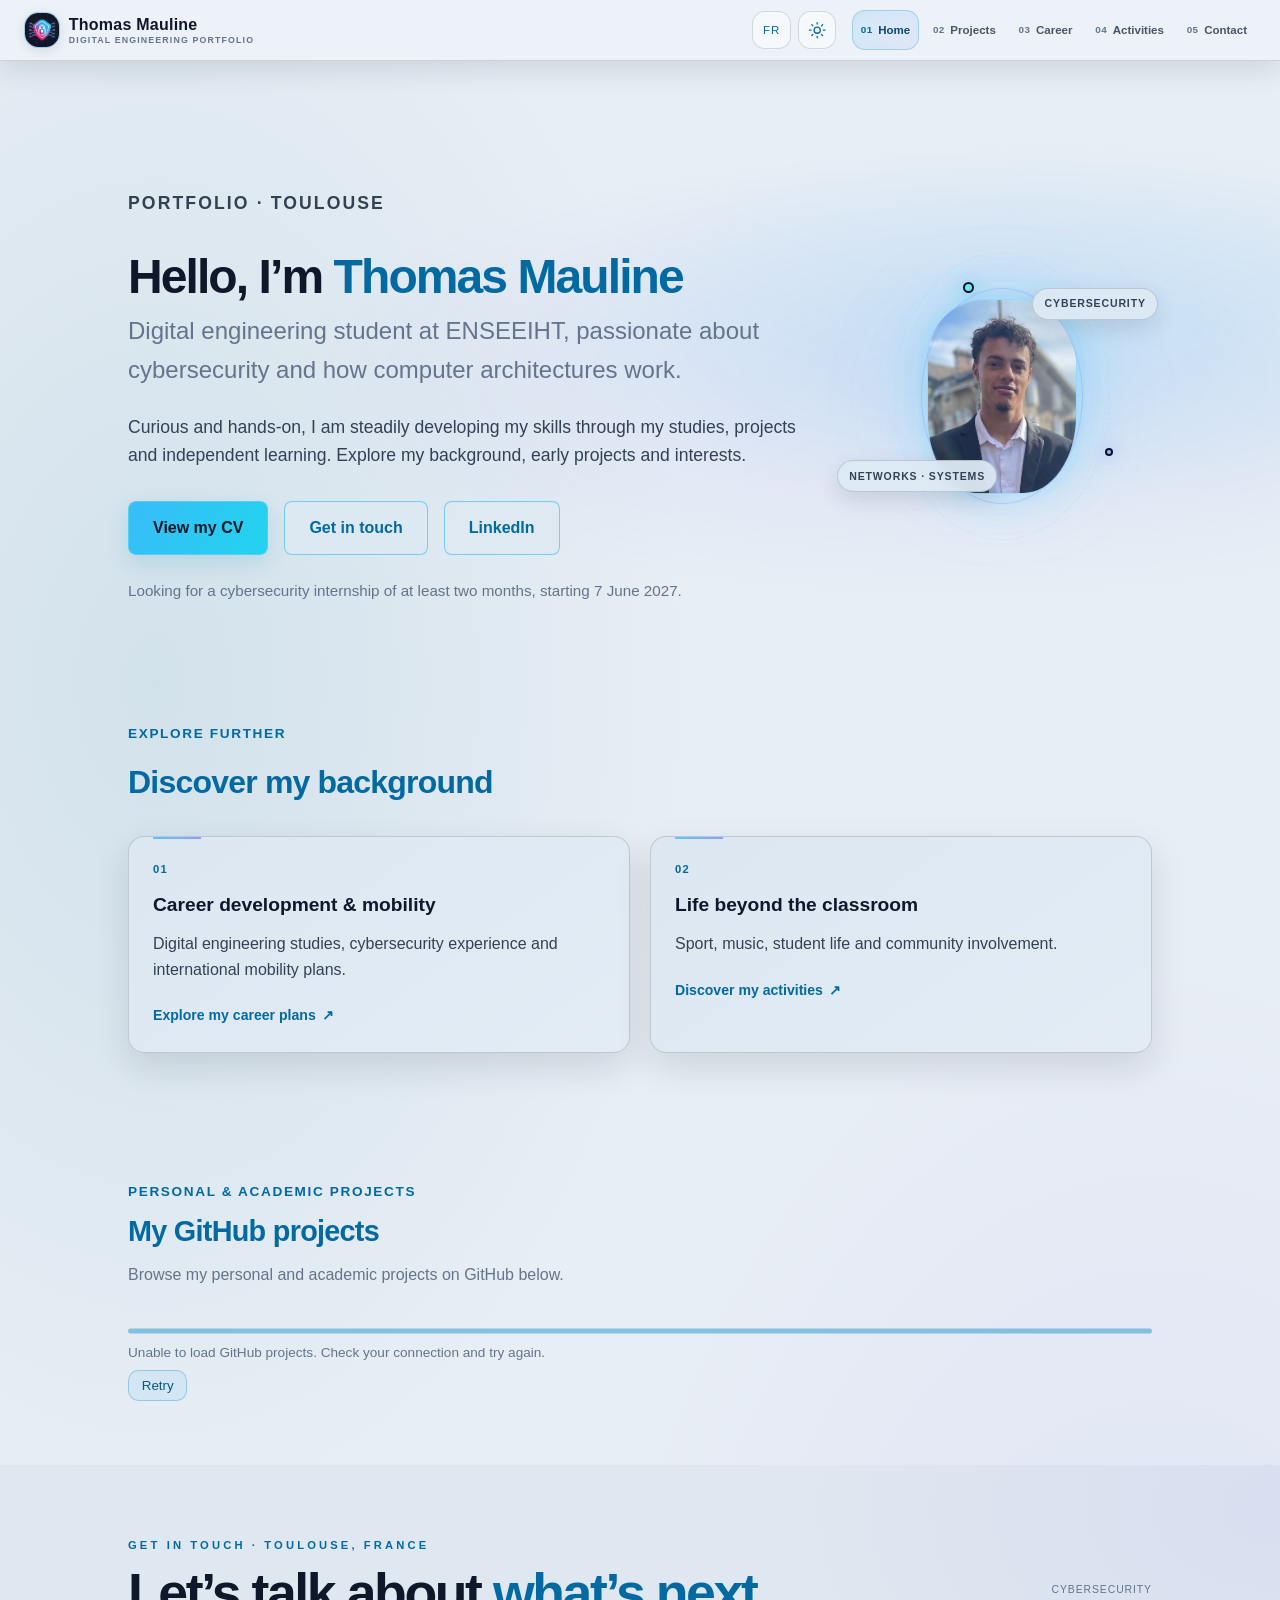
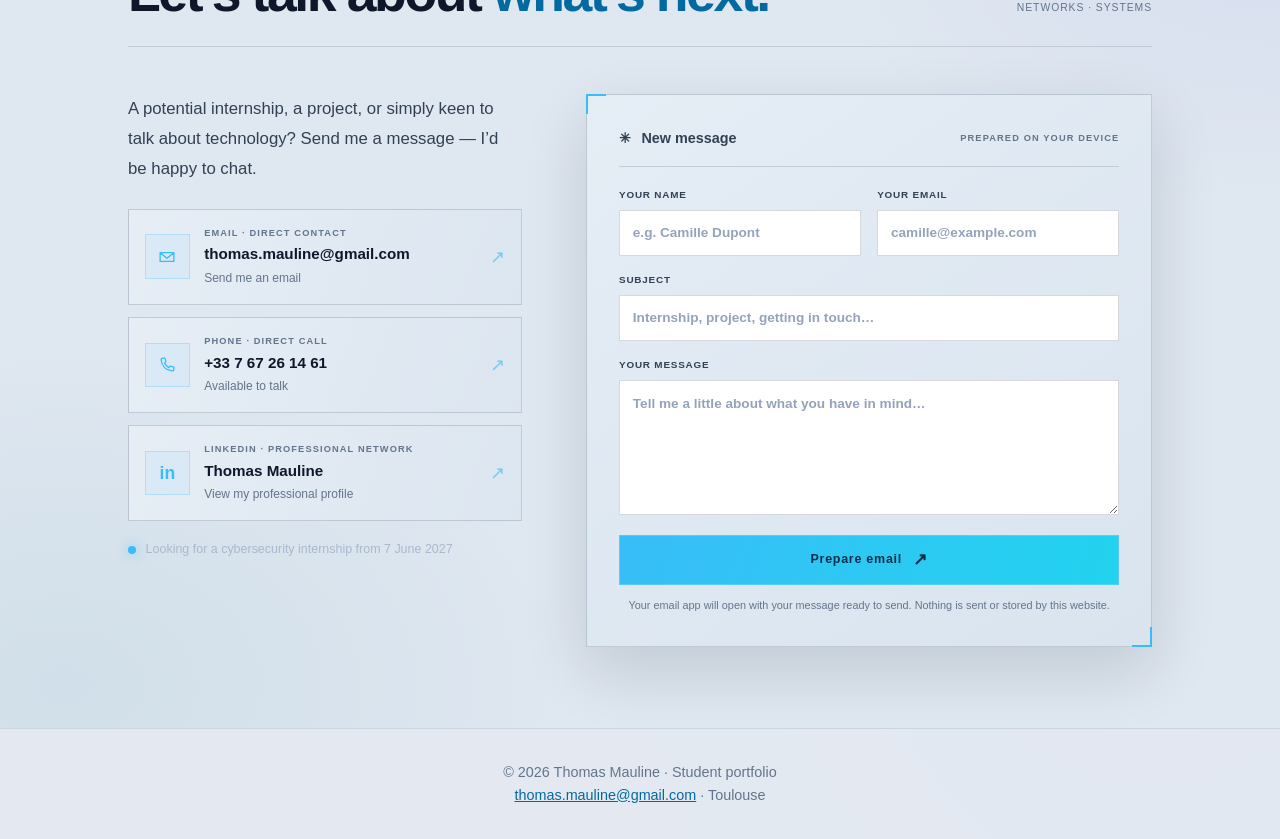
==== commit b971b1d6: "Modif totale de tous les compartiments et affichages" ====
--- a/eng/index.html
+++ b/eng/index.html
@@ -40,12 +40,10 @@
             <div class="nav-window" id="primary-navigation">
                 <ul class="nav-links">
                     <li><a href="#welcome" aria-label="Home"><span class="nav-index" aria-hidden="true">01</span><span class="nav-label">Home</span></a></li>
-                    <li><a href="#engineering" aria-label="Engineering background"><span class="nav-index" aria-hidden="true">02</span><span class="nav-label">Education</span></a></li>
-                    <li><a href="#mobility" aria-label="International experience"><span class="nav-index" aria-hidden="true">03</span><span class="nav-label">International</span></a></li>
-                    <li><a href="#civic" aria-label="Community involvement"><span class="nav-index" aria-hidden="true">04</span><span class="nav-label">Involvement</span></a></li>
-                    <li><a href="#sport" aria-label="Sports and interests"><span class="nav-index" aria-hidden="true">05</span><span class="nav-label">Interests</span></a></li>
-                    <li><a href="#career" aria-label="Career goals"><span class="nav-index" aria-hidden="true">06</span><span class="nav-label">Career</span></a></li>
-                    <li><a href="#contact" aria-label="Contact me"><span class="nav-index" aria-hidden="true">07</span><span class="nav-label">Contact</span></a></li>
+                    <li><a href="#projects" aria-label="GitHub projects"><span class="nav-index" aria-hidden="true">02</span><span class="nav-label">Projects</span></a></li>
+                    <li><a href="career-development.html" aria-label="Career development"><span class="nav-index" aria-hidden="true">03</span><span class="nav-label">Career</span></a></li>
+                    <li><a href="activities.html" aria-label="Life beyond the classroom"><span class="nav-index" aria-hidden="true">04</span><span class="nav-label">Activities</span></a></li>
+                    <li><a href="#contact" aria-label="Contact me"><span class="nav-index" aria-hidden="true">05</span><span class="nav-label">Contact</span></a></li>
                 </ul>
             </div>
         </nav>
@@ -65,10 +63,10 @@
                     <span class="hero-chip chip-network">NETWORKS · SYSTEMS</span>
                 </div>
                 <h1>Hello, I’m <span>Thomas Mauline</span></h1>
-                <h2>Digital engineering student at ENSEEIHT, passionate about cybersecurity.</h2>
-                <p>I enjoy understanding systems, analysing problems and turning ideas into practical solutions. Explore my background, experience and interests.</p>
+                <h2>Digital engineering student at ENSEEIHT, passionate about cybersecurity and how computer architectures work.</h2>
+                <p>Curious and hands-on, I am steadily developing my skills through my studies, projects and independent learning. Explore my background, early projects and interests.</p>
                 <div class="cta-buttons">
-                    <a href="../docs/CV_Eng_Thomas_Mauline.pdf" class="btn" target="_blank" rel="noopener">View my CV</a>
+                    <a href="../docs/CV_ENG_Thomas_Mauline.pdf" class="btn" target="_blank" rel="noopener">View my CV</a>
                     <a href="mailto:thomas.mauline@gmail.com" class="btn btn-outline">Get in touch</a>
                     <a href="https://www.linkedin.com/in/thomas-mauline-6829ba294" class="btn btn-outline" target="_blank" rel="noopener noreferrer">LinkedIn</a>
                 </div>
@@ -85,40 +83,29 @@
             </div>
         </section>
 
-        <section id="engineering" class="content-section">
-            <p class="eyebrow">Education & experience</p>
-            <h2>Engineering background</h2>
+        <section class="content-section home-paths" aria-labelledby="home-paths-title">
+            <p class="eyebrow">Explore further</p>
+            <h2 id="home-paths-title">Discover my background</h2>
             <div class="card-grid">
-                <article class="info-card">
-                    <h3>Education</h3>
-                    <ul class="timeline">
-                        <li>
-                            <span class="date">Since September 2026</span>
-                            <strong>Digital engineering degree</strong>
-                            <p>INP–ENSEEIHT, Toulouse · first-year core curriculum.</p>
-                        </li>
-                        <li>
-                            <span class="date">2024–2026</span>
-                            <strong>La Prépa des INP</strong>
-                            <p>Toulouse · final cycle with a focus on computer science.</p>
-                        </li>
-                        <li>
-                            <span class="date">2024</span>
-                            <strong>French general baccalaureate, European English section</strong>
-                            <p>Lycée Gaston-Fébus, Orthez · mathematics, physics and computer science · highest honours.</p>
-                        </li>
-                    </ul>
-                </article>
-                <article class="info-card">
-                    <h3>Cybersecurity project</h3>
-                    <p>During a project internship at TORAY CFE, I contributed to the assessment, testing and Active Directory deployment of an enterprise password manager.</p>
-                    <p>I also configured isolated test environments using VLANs and virtual machines, and used Docker and Elastic for deployment and traffic analysis.</p>
-                    <p class="tag-list"><span>Active Directory</span><span>VLANs</span><span>Virtual machines</span><span>Docker</span><span>Elastic</span></p>
-                </article>
-            </div>
+                <a class="info-card home-path-card" href="career-development.html">
+                    <span class="home-path-index" aria-hidden="true">01</span>
+                    <h3>Career development & mobility</h3>
+                    <p>Digital engineering studies, cybersecurity experience and international mobility plans.</p>
+                    <span class="home-path-link">Explore my career plans <span aria-hidden="true">↗</span></span>
+                </a>
+                <a class="info-card home-path-card" href="activities.html">
+                    <span class="home-path-index" aria-hidden="true">02</span>
+                    <h3>Life beyond the classroom</h3>
+                    <p>Sport, music, student life and community involvement.</p>
+                    <span class="home-path-link">Discover my activities <span aria-hidden="true">↗</span></span>
+                </a>
+            </div>
+        </section>
+
+        <section id="projects" class="content-section home-projects">
             <section class="github-projects" data-github-projects data-github-user="WebyPanda" aria-labelledby="github-projects-title">
                 <p class="eyebrow">Personal & academic projects</p>
-                <h3 id="github-projects-title">My GitHub projects</h3>
+                <h2 id="github-projects-title">My GitHub projects</h2>
                 <p class="github-projects-intro">Browse my personal and academic projects on GitHub below.</p>
                 <div class="github-project-carousel" data-project-carousel aria-label="GitHub projects carousel">
                     <div class="github-project-track" id="github-project-track" data-project-track aria-live="off"></div>
@@ -129,75 +116,6 @@
                 <p class="github-project-status" data-project-status role="status" aria-live="polite">Loading GitHub projects…</p>
                 <button class="github-project-retry" data-project-retry type="button" hidden>Retry</button>
             </section>
-        </section>
-
-        <section id="mobility" class="content-section">
-            <p class="eyebrow">Languages & openness</p>
-            <h2>International outlook</h2>
-            <div class="card-grid">
-                <article class="info-card">
-                    <h3>English</h3>
-                    <p>I studied in a European English section at high school and earned a C1 English certificate at Kent School of English in Broadstairs.</p>
-                    <p>This experience has strengthened my interest in working with international teams and in globally minded technical environments.</p>
-                </article>
-                <article class="info-card">
-                    <h3>Languages</h3>
-                    <ul class="plain-list">
-                        <li>French</li>
-                        <li>English</li>
-                        <li>Spanish</li>
-                    </ul>
-                    <p class="muted">Language proficiency details are available in my CV.</p>
-                </article>
-            </div>
-        </section>
-
-        <section id="civic" class="content-section">
-            <p class="eyebrow">First aid & teamwork</p>
-            <h2>Community involvement</h2>
-            <div class="card-grid">
-                <article class="info-card">
-                    <h3>First aid</h3>
-                    <p>I hold the PSC1 first-aid certificate, awarded by the Bordeaux education authority in April 2024.</p>
-                </article>
-                <article class="info-card">
-                    <h3>Team responsibilities</h3>
-                    <p>As vice-president of the student social events association, I contributed to campus life and helped organise activities.</p>
-                </article>
-            </div>
-        </section>
-
-        <section id="sport" class="content-section">
-            <p class="eyebrow">Activities & balance</p>
-            <h2>Sports & interests</h2>
-            <div class="card-grid interests-grid">
-                <article class="info-card">
-                    <h3>Sports</h3>
-                    <p>Eight years of handball, two years of basketball and four years of boxing.</p>
-                </article>
-                <article class="info-card">
-                    <h3>Music</h3>
-                    <p>Nine years of percussion, including with the Orthez municipal band.</p>
-                </article>
-                <article class="info-card">
-                    <h3>Cooking</h3>
-                    <p>Cooking and gastronomy are also among my interests.</p>
-                </article>
-            </div>
-        </section>
-
-        <section id="career" class="content-section career-section">
-            <p class="eyebrow">Cybersecurity</p>
-            <h2>Career goals</h2>
-            <div class="career-copy">
-                <p>I want to deepen my cybersecurity skills and contribute to hands-on work: understanding systems, assessing risks and helping implement appropriate solutions.</p>
-                <p>My internship at TORAY CFE gave me my first insight into these challenges. I am keen to continue learning with a specialist team through an internship of at least two months starting 7 June 2027.</p>
-            </div>
-            <div class="cta-buttons">
-                <a href="../docs/CV_Eng_Thomas_Mauline.pdf" class="btn" target="_blank" rel="noopener">Download my CV</a>
-                <a href="mailto:thomas.mauline@gmail.com?subject=Contact%20-%20Thomas%20Mauline" class="btn btn-outline">Send an email</a>
-                <a href="tel:+33767261461" class="btn btn-outline">Call me</a>
-            </div>
         </section>
 
         <section id="contact" class="contact-section" aria-labelledby="contact-title">
--- a/css/style.css
+++ b/css/style.css
@@ -198,20 +198,11 @@
 }
 
 .nav-window {
-    flex: 0 1 auto;
+    flex: 0 0 auto;
     min-width: 0;
     width: max-content;
-    overflow-x: auto;
-    scrollbar-width: none;
-    overscroll-behavior-x: contain;
-    scroll-behavior: smooth;
-    mask-image: linear-gradient(90deg, #000 0%, #000 94%, transparent);
-    -webkit-mask-image: linear-gradient(90deg, #000 0%, #000 94%, transparent);
+    overflow: visible;
     order: 2;
-}
-
-.nav-window::-webkit-scrollbar {
-    display: none;
 }
 
 .nav-links a {
@@ -321,8 +312,8 @@
     display: flex;
     justify-content: space-between;
     align-items: center;
-    padding: 5rem 10%;
-    min-height: 80vh;
+    padding: 5rem 10% 2.5rem;
+    min-height: 70vh;
     background:
         radial-gradient(ellipse at 82% 42%, rgba(56, 189, 248, 0.15), transparent 36%),
         radial-gradient(ellipse at 75% 50%, rgba(99, 102, 241, 0.08), transparent 50%);
@@ -691,6 +682,287 @@
 
 .career-section .cta-buttons {
     flex-wrap: wrap;
+}
+
+.home-paths {
+    padding-top: 2rem;
+}
+
+.home-path-card {
+    display: block;
+    color: inherit;
+    text-decoration: none;
+}
+
+.home-path-card h3 {
+    margin-bottom: 0.65rem;
+}
+
+.home-path-card p {
+    margin-bottom: 1.25rem;
+}
+
+.home-path-index,
+.detail-status {
+    display: block;
+    margin-bottom: 0.7rem;
+    color: #38bdf8;
+    font-size: 0.7rem;
+    font-weight: 800;
+    letter-spacing: 0.12em;
+    text-transform: uppercase;
+}
+
+.home-path-index {
+    font-variant-numeric: tabular-nums;
+}
+
+.home-path-link {
+    display: inline-flex;
+    align-items: center;
+    gap: 0.4rem;
+    color: #7dd3fc;
+    font-size: 0.88rem;
+    font-weight: 700;
+}
+
+.home-path-card:hover .home-path-link,
+.home-path-card:focus-visible .home-path-link {
+    color: #bae6fd;
+}
+
+.detail-page {
+    min-height: 65vh;
+}
+
+.detail-hero {
+    max-width: 90rem;
+    margin: 0 auto;
+    padding: clamp(4rem, 9vw, 7rem) 10% 3rem;
+}
+
+.detail-hero h1 {
+    max-width: 58rem;
+    margin-bottom: 1.2rem;
+    color: #f8fafc;
+    font-size: clamp(2.4rem, 6vw, 4.5rem);
+    line-height: 1.08;
+    letter-spacing: -0.045em;
+}
+
+.detail-hero h1 span {
+    color: #38bdf8;
+}
+
+.detail-hero > p:not(.eyebrow) {
+    max-width: 54rem;
+    margin-bottom: 1.75rem;
+    color: #cbd5e1;
+    font-size: clamp(1rem, 2vw, 1.15rem);
+    line-height: 1.8;
+}
+
+.detail-hero .cta-buttons {
+    flex-wrap: wrap;
+}
+
+.detail-section {
+    max-width: 90rem;
+    margin: 0 auto;
+}
+
+.detail-lead {
+    max-width: 65rem;
+    margin: -0.7rem 0 1.75rem;
+    color: #cbd5e1;
+}
+
+.career-resource-card {
+    display: flex;
+    justify-content: space-between;
+    align-items: center;
+    gap: 1.5rem;
+    margin-top: 1.25rem;
+}
+
+.career-resource-card h3 {
+    margin-bottom: 0.5rem;
+}
+
+.career-resource-card p {
+    margin-bottom: 0;
+}
+
+.career-resource-card .btn {
+    flex: 0 0 auto;
+}
+
+.thm-profile-card {
+    border-left: 3px solid #c5f135;
+}
+
+.thm-profile-identity {
+    display: flex;
+    align-items: center;
+    gap: 1rem;
+}
+
+.thm-profile-mark {
+    display: grid;
+    width: 3.5rem;
+    height: 3.5rem;
+    flex: 0 0 auto;
+    place-items: center;
+    border: 1px solid rgba(197, 241, 53, 0.55);
+    border-radius: 1rem;
+    background: linear-gradient(145deg, #c5f135, #8cae16);
+    color: #17220a;
+    font-size: 0.9rem;
+    font-weight: 900;
+    letter-spacing: 0.05em;
+}
+
+.thm-profile-label {
+    margin-bottom: 0.25rem;
+    color: #c5f135;
+    font-size: 0.7rem;
+    font-weight: 800;
+    letter-spacing: 0.1em;
+    text-transform: uppercase;
+}
+
+.thm-profile-identity h3 {
+    margin-bottom: 0.35rem;
+}
+
+.thm-profile-identity p:last-child {
+    margin-bottom: 0;
+}
+
+.mobility-carbon {
+    margin-top: 1.25rem;
+}
+
+.activities-page .detail-section {
+    padding-top: 3.35rem;
+    padding-bottom: 3.35rem;
+}
+
+.activity-grid {
+    grid-template-columns: repeat(3, minmax(0, 1fr));
+    gap: 1rem;
+}
+
+.activity-card {
+    display: flex;
+    aspect-ratio: 1 / 1;
+    flex-direction: column;
+    justify-content: flex-end;
+    padding: 1.25rem;
+    isolation: isolate;
+    border-color: rgba(226, 232, 240, 0.28);
+    background-color: #111827;
+    background-position: center;
+    background-size: cover;
+    color: #f8fafc;
+}
+
+.activity-card::after {
+    position: absolute;
+    z-index: 0;
+    inset: 0;
+    background: linear-gradient(180deg, rgba(5, 12, 24, 0.1) 0%, rgba(5, 12, 24, 0.48) 42%, rgba(5, 12, 24, 0.94) 100%);
+    content: "";
+}
+
+.activity-card::before {
+    z-index: 1;
+}
+
+.activity-card > * {
+    position: relative;
+    z-index: 1;
+}
+
+.activity-card h3 {
+    margin-bottom: 0.45rem;
+    color: #fff;
+    font-size: 1.1rem;
+    line-height: 1.25;
+}
+
+.activity-card p {
+    margin-bottom: 0;
+    color: #e2e8f0;
+    font-size: 0.86rem;
+    line-height: 1.45;
+}
+
+.activity-kicker {
+    align-self: flex-start;
+    margin-bottom: auto;
+    padding: 0.3rem 0.55rem;
+    border: 1px solid rgba(226, 232, 240, 0.35);
+    border-radius: 999px;
+    background: rgba(5, 12, 24, 0.62);
+    color: #e0f2fe;
+    font-size: 0.65rem;
+    font-weight: 800;
+    letter-spacing: 0.06em;
+    line-height: 1.3;
+    text-transform: uppercase;
+}
+
+.activity-card-judo { --activity-image: url("../img/judo.png"); }
+.activity-card-multisport { --activity-image: url("../img/multisport.png"); }
+.activity-card-handball { --activity-image: url("../img/handball.png"); }
+.activity-card-basketball { --activity-image: url("../img/basketball.png"); }
+.activity-card-football { --activity-image: url("../img/football.png"); }
+.activity-card-boxe { --activity-image: url("../img/boxe.png"); }
+.activity-card-musique { --activity-image: url("../img/musique.png"); }
+.activity-card-harmonie { --activity-image: url("../img/harmonie.png"); }
+.activity-card-vie-etudiante { --activity-image: url("../img/vie-etudiante.png"); }
+.activity-card-cuisine { --activity-image: url("../img/cuisine.png"); }
+.activity-card-engagement { --activity-image: url("../img/engagement-citoyen.png"); }
+.activity-card-psc1 { --activity-image: url("../img/psc1.png"); }
+
+.mobility-carbon h3 {
+    margin-bottom: 0.6rem;
+}
+
+.detail-cta {
+    margin-top: 1rem;
+    padding: 3rem 10%;
+    background: linear-gradient(120deg, rgba(14, 165, 233, 0.12), rgba(99, 102, 241, 0.1));
+    text-align: center;
+}
+
+.detail-cta h2 {
+    margin-bottom: 0.65rem;
+    color: #f8fafc;
+    font-size: clamp(1.5rem, 3vw, 2.2rem);
+}
+
+.detail-cta p {
+    margin-bottom: 1.4rem;
+    color: #cbd5e1;
+}
+
+.detail-backlink {
+    padding: 1.5rem 1rem;
+    text-align: center;
+}
+
+.detail-backlink a {
+    color: #7dd3fc;
+    font-weight: 700;
+    text-decoration: none;
+}
+
+.detail-backlink a:hover,
+.detail-backlink a:focus-visible {
+    text-decoration: underline;
+    text-underline-offset: 0.2em;
 }
 
 /* --- CONTACT FINAL --- */
@@ -1219,6 +1491,49 @@
 }
 
 @media (max-width: 900px) {
+    .hero {
+        min-height: 65vh;
+        padding-bottom: 2rem;
+    }
+
+    .hero-visual {
+        flex-basis: 230px;
+        width: 230px;
+        height: 230px;
+        margin-left: 0;
+    }
+
+    .card-grid,
+    .interests-grid,
+    .activity-grid {
+        grid-template-columns: repeat(2, minmax(0, 1fr));
+    }
+
+    .contact-section {
+        padding-right: 7%;
+        padding-left: 7%;
+    }
+
+    .contact-layout {
+        grid-template-columns: 1fr;
+        gap: 2rem;
+    }
+
+    .contact-details {
+        grid-template-columns: repeat(2, minmax(0, 1fr));
+    }
+
+    .contact-availability {
+        grid-column: 1 / -1;
+    }
+
+    .career-resource-card {
+        align-items: flex-start;
+        flex-direction: column;
+    }
+}
+
+@media (max-width: 592px) {
     .site-header {
         padding: 0.5rem 3%;
     }
@@ -1245,13 +1560,6 @@
 
     .nav-window {
         width: auto;
-    }
-
-    .nav-toggle {
-        display: flex;
-    }
-
-    .nav-window {
         position: absolute;
         top: calc(100% + 0.65rem);
         right: 0;
@@ -1271,6 +1579,10 @@
         z-index: 2;
     }
 
+    .nav-toggle {
+        display: flex;
+    }
+
     .site-header.is-menu-open .nav-window {
         max-height: min(62vh, 25rem);
         overflow-y: auto;
@@ -1294,36 +1606,6 @@
         min-height: 2.85rem;
         padding: 0.55rem 0.75rem;
         font-size: 0.84rem;
-    }
-
-    .hero-visual {
-        flex-basis: 230px;
-        width: 230px;
-        height: 230px;
-        margin-left: 0;
-    }
-
-    .card-grid,
-    .interests-grid {
-        grid-template-columns: repeat(2, minmax(0, 1fr));
-    }
-
-    .contact-section {
-        padding-right: 7%;
-        padding-left: 7%;
-    }
-
-    .contact-layout {
-        grid-template-columns: 1fr;
-        gap: 2rem;
-    }
-
-    .contact-details {
-        grid-template-columns: repeat(2, minmax(0, 1fr));
-    }
-
-    .contact-availability {
-        grid-column: 1 / -1;
     }
 }
 
@@ -1370,7 +1652,7 @@
 
     .hero {
         min-height: auto;
-        padding: 4rem 7%;
+        padding: 4rem 7% 2rem;
         flex-direction: column;
         align-items: flex-start;
     }
@@ -1450,6 +1732,11 @@
         padding: 3rem 7%;
     }
 
+    .activities-page .detail-section {
+        padding-top: 2.5rem;
+        padding-bottom: 2.5rem;
+    }
+
     .contact-section {
         padding: 3.5rem 7%;
         scroll-margin-top: 5rem;
@@ -1465,6 +1752,18 @@
 
     .contact-heading h2 {
         font-size: 2.1rem;
+    }
+
+    .detail-hero {
+        padding: 3.5rem 7% 2rem;
+    }
+
+    .detail-hero h1 {
+        font-size: 2.45rem;
+    }
+
+    .detail-cta {
+        padding: 2.5rem 7%;
     }
 
     .contact-details {
@@ -1494,23 +1793,40 @@
         grid-template-columns: 1fr;
     }
 
+    .activity-grid {
+        grid-template-columns: minmax(0, 1fr);
+    }
+
     .cta-buttons {
         flex-wrap: wrap;
     }
 }
 
-@media (min-width: 901px) and (max-width: 1100px) {
+@media (min-width: 593px) and (max-width: 1100px) {
     .nav-index {
         display: none;
     }
 
     .nav-links {
-        gap: 0.15rem;
+        gap: 0.05rem;
     }
 
     .nav-links a {
-        padding-right: 0.4rem;
-        padding-left: 0.4rem;
+        padding-right: 0.2rem;
+        padding-left: 0.2rem;
+        font-size: 0.7rem;
+    }
+
+    .header-controls {
+        gap: 0.25rem;
+    }
+
+    .language-switch,
+    .theme-toggle {
+        width: 2.1rem;
+        min-width: 2.1rem;
+        height: 2.1rem;
+        min-height: 2.1rem;
     }
 }
 
@@ -1619,11 +1935,6 @@
     color: #075985;
 }
 
-[data-theme="light"] .nav-window {
-    mask-image: linear-gradient(90deg, #000 0%, #000 94%, transparent);
-    -webkit-mask-image: linear-gradient(90deg, #000 0%, #000 94%, transparent);
-}
-
 [data-theme="light"] .hero {
     background:
         radial-gradient(ellipse at 82% 42%, rgba(56, 189, 248, 0.16), transparent 36%),
@@ -1709,6 +2020,37 @@
 
 [data-theme="light"] .career-section {
     background: linear-gradient(135deg, #dfe9f3, #e5eaf4);
+}
+
+[data-theme="light"] .home-path-index,
+[data-theme="light"] .detail-status,
+[data-theme="light"] .home-path-link,
+[data-theme="light"] .detail-backlink a {
+    color: #0369a1;
+}
+
+[data-theme="light"] .home-path-card:hover .home-path-link,
+[data-theme="light"] .home-path-card:focus-visible .home-path-link {
+    color: #075985;
+}
+
+[data-theme="light"] .detail-hero h1,
+[data-theme="light"] .detail-cta h2 {
+    color: #0f172a;
+}
+
+[data-theme="light"] .detail-hero h1 span {
+    color: #0369a1;
+}
+
+[data-theme="light"] .detail-hero > p:not(.eyebrow),
+[data-theme="light"] .detail-lead,
+[data-theme="light"] .detail-cta p {
+    color: #334155;
+}
+
+[data-theme="light"] .detail-cta {
+    background: linear-gradient(120deg, #dceaf5, #e2e7f2);
 }
 
 [data-theme="light"] .contact-section {
@@ -1790,7 +2132,32 @@
     outline-color: #0284c7;
 }
 
-@media (max-width: 900px) {
+[data-theme] .activity-card {
+    background-color: #14253a;
+    background-image:
+        linear-gradient(180deg, rgba(5, 12, 24, 0.1) 0%, rgba(5, 12, 24, 0.48) 42%, rgba(5, 12, 24, 0.94) 100%),
+        radial-gradient(ellipse at 72% 24%, rgba(56, 189, 248, 0.42), transparent 62%),
+        var(--activity-image);
+}
+
+[data-theme="light"] .activity-card h3,
+[data-theme="light"] .activity-card p {
+    color: #f8fafc;
+}
+
+[data-theme="light"] .activity-kicker {
+    color: #e0f2fe;
+}
+
+[data-theme="light"] .thm-profile-label {
+    color: #496600;
+}
+
+[data-theme="light"] .thm-profile-card {
+    border-left: 3px solid #759b00;
+}
+
+@media (max-width: 592px) {
     [data-theme="light"] .nav-window {
         background: rgba(255, 255, 255, 0.99);
         box-shadow: 0 18px 42px rgba(15, 23, 42, 0.14);
--- a/css/github-projects.css
+++ b/css/github-projects.css
@@ -3,10 +3,16 @@
     padding-top: 2rem;
 }
 
+.home-projects .github-projects {
+    margin-top: 0;
+    padding-top: 0;
+}
+
 .github-projects > .eyebrow {
     margin-bottom: 0.35rem;
 }
 
+.github-projects h2,
 .github-projects h3 {
     margin-bottom: 0.5rem;
     color: #f8fafc;
@@ -204,14 +210,14 @@
 
 [data-theme="light"] .github-project-card {
     border-color: rgba(51, 65, 85, 0.2);
-    background: linear-gradient(145deg, #dce7f1, #e3ecf5);
+    background: linear-gradient(145deg, rgba(255, 255, 255, 0.34), rgba(255, 255, 255, 0.16));
     color: #334155;
-    box-shadow: 0 14px 35px rgba(15, 23, 42, 0.13);
+    box-shadow: 0 5px 18px rgba(15, 23, 42, 0.07);
 }
 
 [data-theme="light"] .github-project-card:hover {
     border-color: rgba(2, 132, 199, 0.48);
-    box-shadow: 0 18px 38px rgba(15, 23, 42, 0.18), 0 0 20px rgba(56, 189, 248, 0.1);
+    box-shadow: 0 8px 22px rgba(15, 23, 42, 0.11), 0 0 16px rgba(56, 189, 248, 0.08);
 }
 
 [data-theme="light"] .github-project-image {
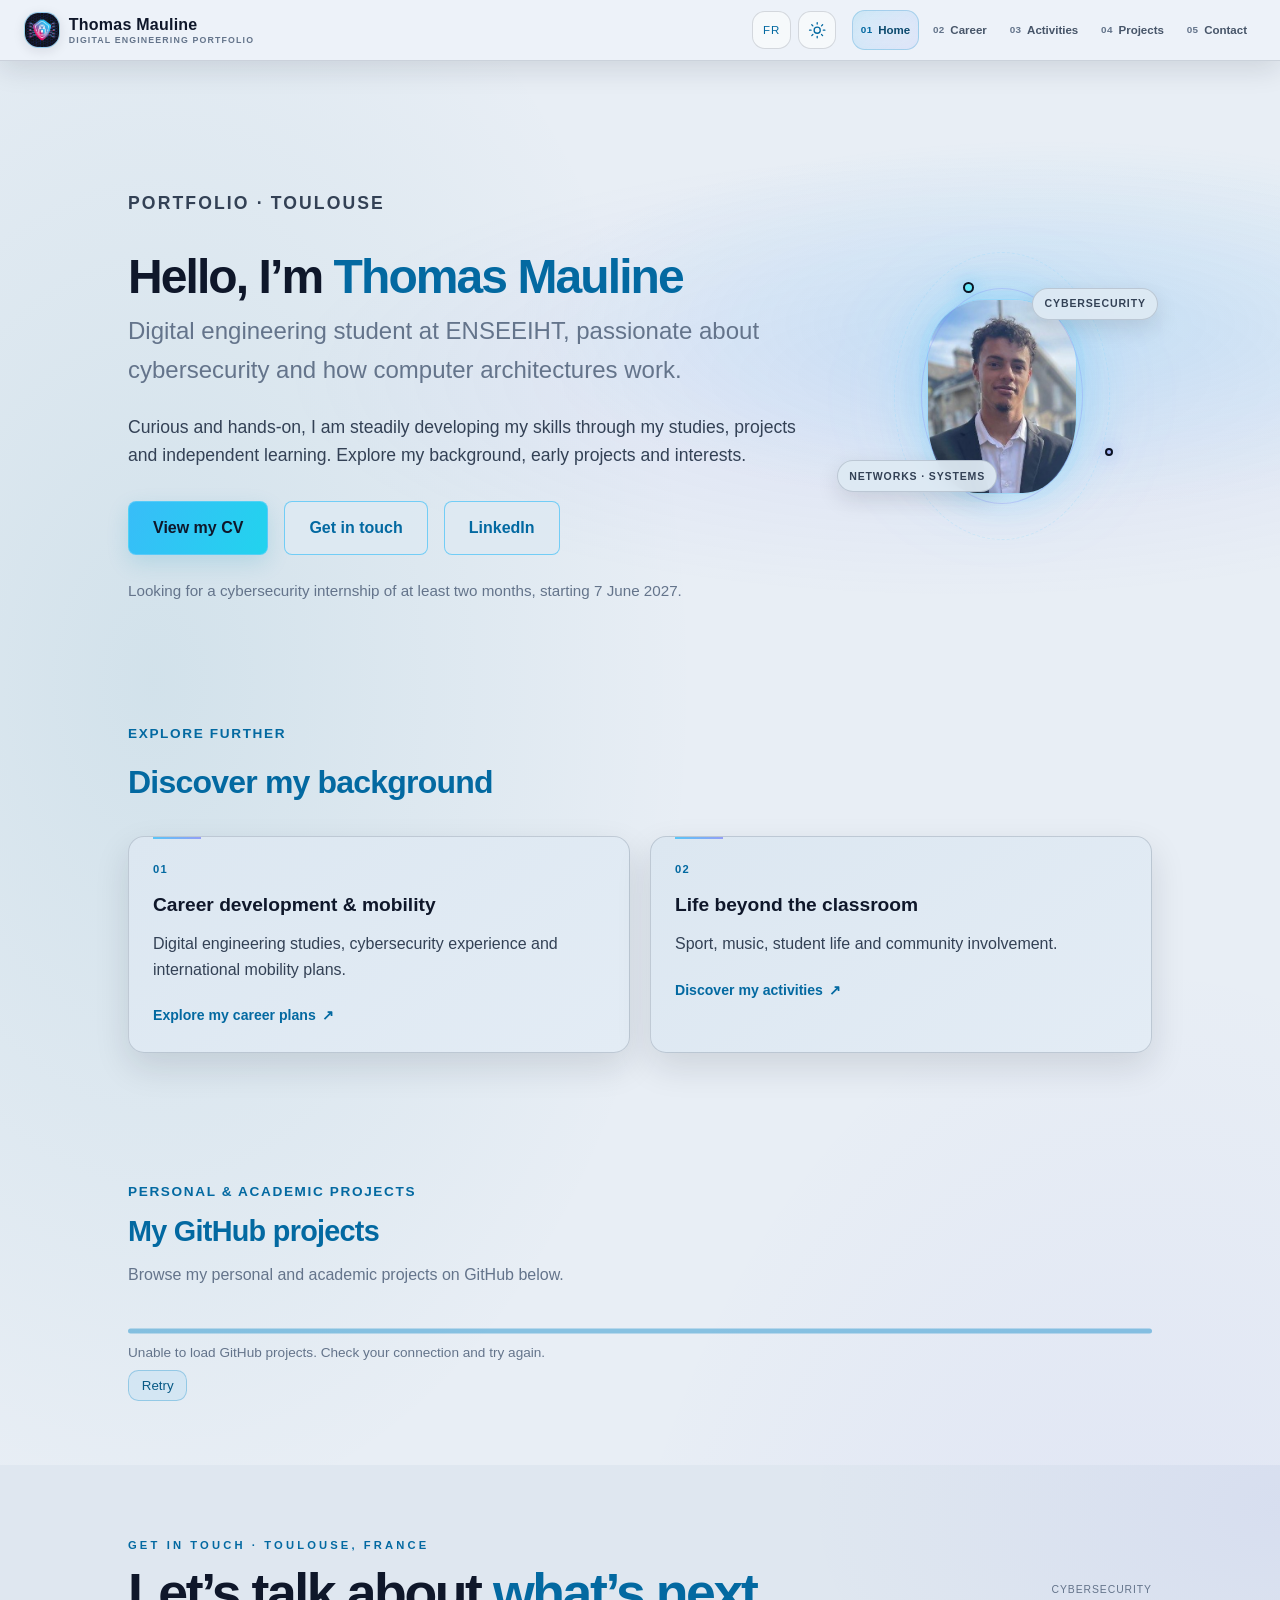
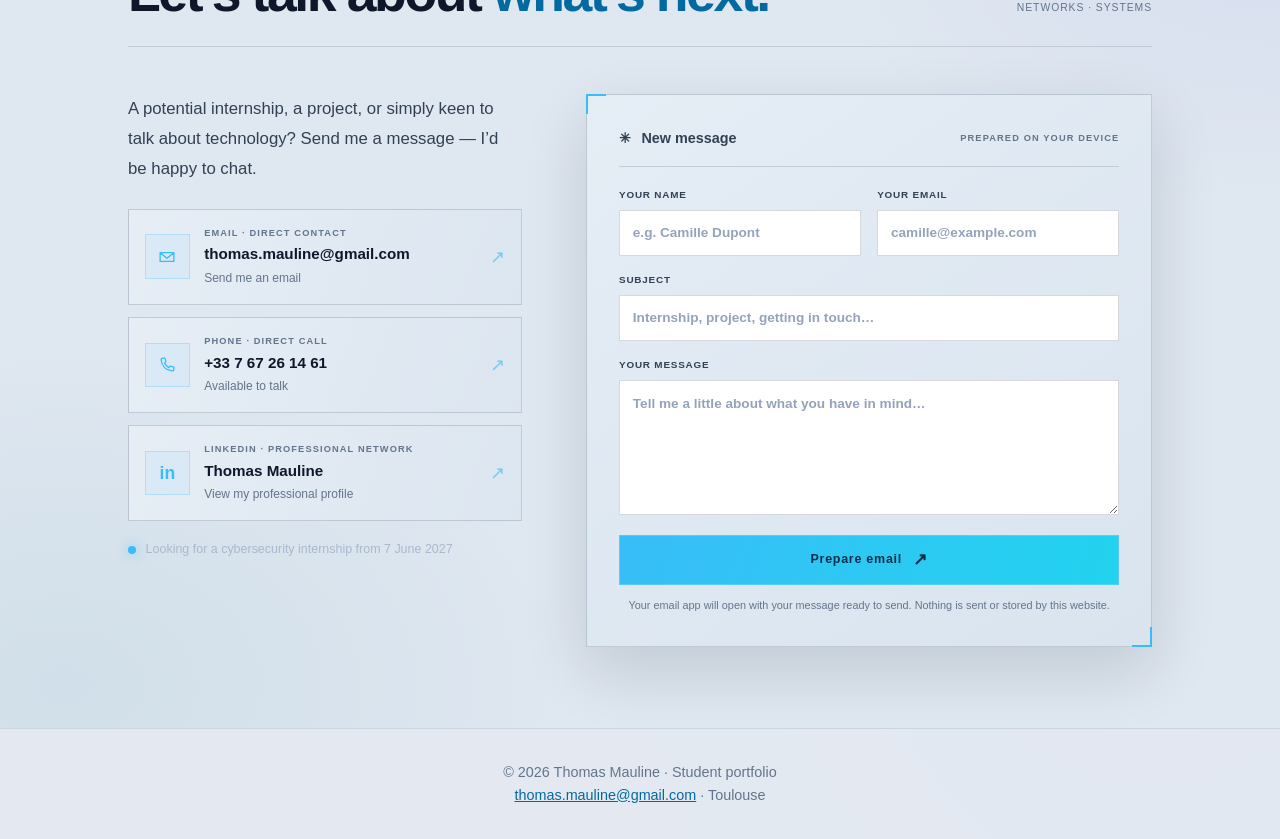
==== commit 98d9406d: "Animation phrise sports" ====
--- a/eng/index.html
+++ b/eng/index.html
@@ -40,9 +40,9 @@
             <div class="nav-window" id="primary-navigation">
                 <ul class="nav-links">
                     <li><a href="#welcome" aria-label="Home"><span class="nav-index" aria-hidden="true">01</span><span class="nav-label">Home</span></a></li>
-                    <li><a href="#projects" aria-label="GitHub projects"><span class="nav-index" aria-hidden="true">02</span><span class="nav-label">Projects</span></a></li>
-                    <li><a href="career-development.html" aria-label="Career development"><span class="nav-index" aria-hidden="true">03</span><span class="nav-label">Career</span></a></li>
-                    <li><a href="activities.html" aria-label="Life beyond the classroom"><span class="nav-index" aria-hidden="true">04</span><span class="nav-label">Activities</span></a></li>
+                    <li><a href="career-development.html" aria-label="Career development"><span class="nav-index" aria-hidden="true">02</span><span class="nav-label">Career</span></a></li>
+                    <li><a href="activities.html" aria-label="Life beyond the classroom"><span class="nav-index" aria-hidden="true">03</span><span class="nav-label">Activities</span></a></li>
+                    <li><a href="#projects" aria-label="GitHub projects"><span class="nav-index" aria-hidden="true">04</span><span class="nav-label">Projects</span></a></li>
                     <li><a href="#contact" aria-label="Contact me"><span class="nav-index" aria-hidden="true">05</span><span class="nav-label">Contact</span></a></li>
                 </ul>
             </div>
--- a/css/style.css
+++ b/css/style.css
@@ -848,9 +848,59 @@
     padding-bottom: 3.35rem;
 }
 
-.activity-grid {
-    grid-template-columns: repeat(3, minmax(0, 1fr));
-    gap: 1rem;
+.timeline-instructions {
+    margin: -0.75rem 0 1rem;
+    color: #64748b;
+    font-size: 0.9rem;
+}
+
+.sport-timeline-stage {
+    position: relative;
+    width: 100vw;
+    height: clamp(40rem, 62vw, 48rem);
+    max-width: none;
+    overflow: hidden;
+    border: 1px solid rgba(148, 163, 184, 0.16);
+    border-radius: 0;
+    margin-left: calc(50% - 50vw);
+    background: transparent;
+    touch-action: none;
+}
+
+.sport-timeline-svg {
+    position: absolute;
+    inset: 0;
+    width: 100%;
+    height: 100%;
+    overflow: visible;
+    pointer-events: none;
+}
+
+.sport-timeline-line {
+    fill: none;
+    stroke: #38bdf8;
+    stroke-width: 4;
+    stroke-linecap: round;
+    stroke-linejoin: round;
+    marker-end: url("#sport-timeline-arrow");
+    filter: drop-shadow(0 0 7px rgba(56, 189, 248, 0.55));
+}
+
+.sport-timeline-svg marker path {
+    fill: #38bdf8;
+}
+
+.sport-timeline-tick {
+    fill: none;
+    stroke: #a5f3fc;
+    stroke-width: 3;
+    stroke-linecap: round;
+}
+
+.timeline-instructions {
+    margin-right: auto;
+    margin-left: auto;
+    max-width: 76rem;
 }
 
 .activity-card {
@@ -865,6 +915,31 @@
     background-position: center;
     background-size: cover;
     color: #f8fafc;
+}
+
+.sport-timeline-stage .activity-card {
+    position: absolute;
+    z-index: 1;
+    width: clamp(9.5rem, 19vw, 13rem);
+    left: 0;
+    top: 0;
+    cursor: grab;
+    touch-action: none;
+    user-select: none;
+    will-change: left, top, transform;
+    transform: none;
+}
+
+.sport-timeline-stage .activity-card:hover {
+    transform: scale(1.025);
+}
+
+.sport-timeline-stage .activity-card.is-dragging {
+    z-index: 2;
+    cursor: grabbing;
+    box-shadow: 0 24px 55px rgba(2, 8, 23, 0.5), 0 0 0 3px rgba(56, 189, 248, 0.75);
+    transform: scale(1.045) rotate(1deg);
+    transition: box-shadow 0.2s ease, transform 0.2s ease;
 }
 
 .activity-card::after {
@@ -913,6 +988,40 @@
     text-transform: uppercase;
 }
 
+.sport-timeline-stage .activity-kicker::before {
+    content: "[";
+}
+
+.sport-timeline-stage .activity-kicker::after {
+    content: "]";
+}
+
+.culture-grid {
+    grid-template-columns: repeat(auto-fit, minmax(min(100%, 16rem), 18rem));
+    justify-content: center;
+    max-width: 58rem;
+    margin-right: auto;
+    margin-left: auto;
+    gap: 0.85rem;
+}
+
+.culture-grid .activity-card {
+    width: 100%;
+    min-height: 0;
+    aspect-ratio: 1 / 1;
+    padding: 0.9rem;
+}
+
+.culture-grid .activity-card h3 {
+    margin-bottom: 0.35rem;
+    font-size: 1rem;
+}
+
+.culture-grid .activity-card p {
+    font-size: 0.76rem;
+    line-height: 1.35;
+}
+
 .activity-card-judo { --activity-image: url("../img/judo.png"); }
 .activity-card-multisport { --activity-image: url("../img/multisport.png"); }
 .activity-card-handball { --activity-image: url("../img/handball.png"); }
@@ -923,8 +1032,7 @@
 .activity-card-harmonie { --activity-image: url("../img/harmonie.png"); }
 .activity-card-vie-etudiante { --activity-image: url("../img/vie-etudiante.png"); }
 .activity-card-cuisine { --activity-image: url("../img/cuisine.png"); }
-.activity-card-engagement { --activity-image: url("../img/engagement-citoyen.png"); }
-.activity-card-psc1 { --activity-image: url("../img/psc1.png"); }
+
 
 .mobility-carbon h3 {
     margin-bottom: 0.6rem;
@@ -1504,9 +1612,20 @@
     }
 
     .card-grid,
-    .interests-grid,
-    .activity-grid {
+    .interests-grid {
         grid-template-columns: repeat(2, minmax(0, 1fr));
+    }
+
+    .sport-timeline-stage {
+        height: 44rem;
+    }
+
+    .sport-timeline-stage .activity-card {
+        width: clamp(9.25rem, 22vw, 12.5rem);
+    }
+
+    .culture-grid {
+        grid-template-columns: repeat(auto-fit, minmax(min(100%, 16rem), 18rem));
     }
 
     .contact-section {
@@ -1737,6 +1856,15 @@
         padding-bottom: 2.5rem;
     }
 
+    .sport-timeline-stage {
+        height: 102rem;
+    }
+
+    .sport-timeline-stage .activity-card {
+        width: clamp(11.25rem, 65vw, 14.5rem);
+        padding: 1rem;
+    }
+
     .contact-section {
         padding: 3.5rem 7%;
         scroll-margin-top: 5rem;
@@ -1793,8 +1921,13 @@
         grid-template-columns: 1fr;
     }
 
-    .activity-grid {
-        grid-template-columns: minmax(0, 1fr);
+    .culture-grid {
+        grid-template-columns: minmax(0, 17rem);
+        justify-content: center;
+    }
+
+    .culture-grid .activity-card {
+        padding: 0.9rem;
     }
 
     .cta-buttons {
@@ -2138,6 +2271,8 @@
         linear-gradient(180deg, rgba(5, 12, 24, 0.1) 0%, rgba(5, 12, 24, 0.48) 42%, rgba(5, 12, 24, 0.94) 100%),
         radial-gradient(ellipse at 72% 24%, rgba(56, 189, 248, 0.42), transparent 62%),
         var(--activity-image);
+    background-size: cover, cover, contain;
+    background-repeat: no-repeat;
 }
 
 [data-theme="light"] .activity-card h3,
